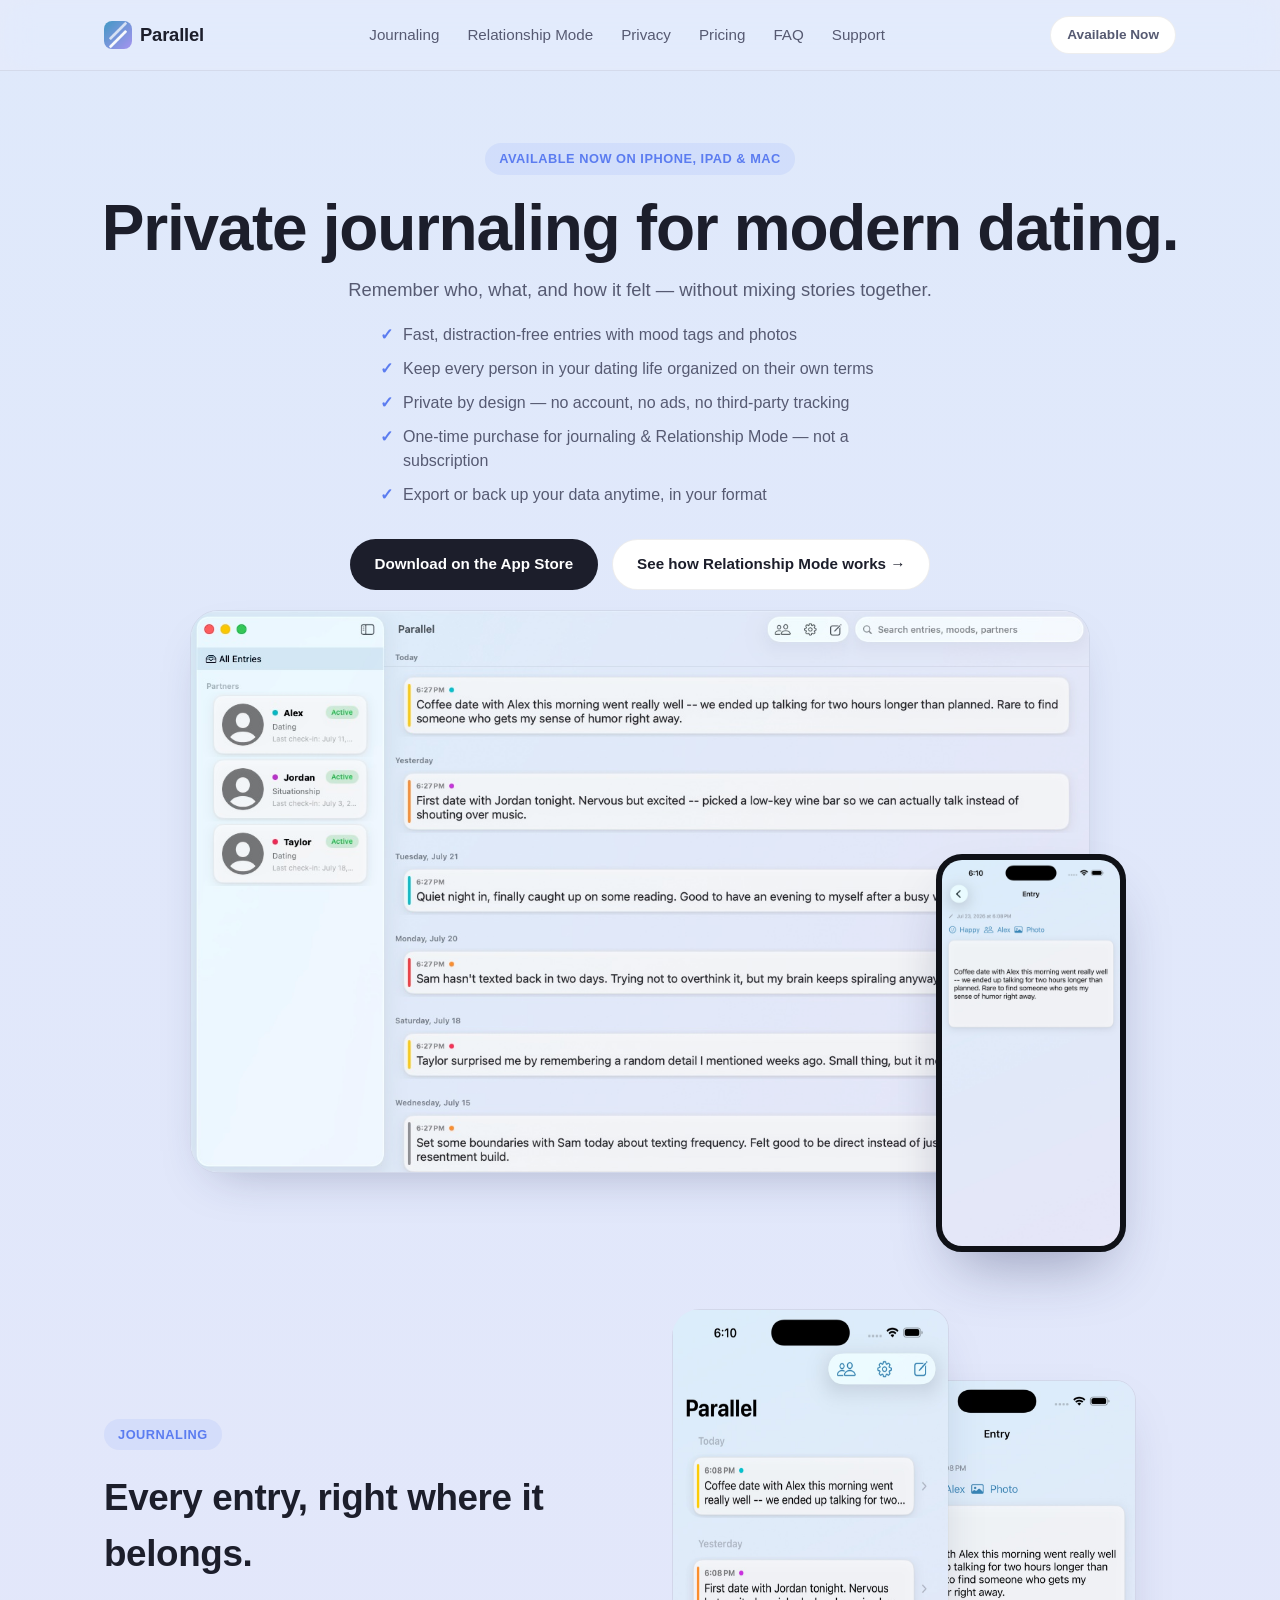
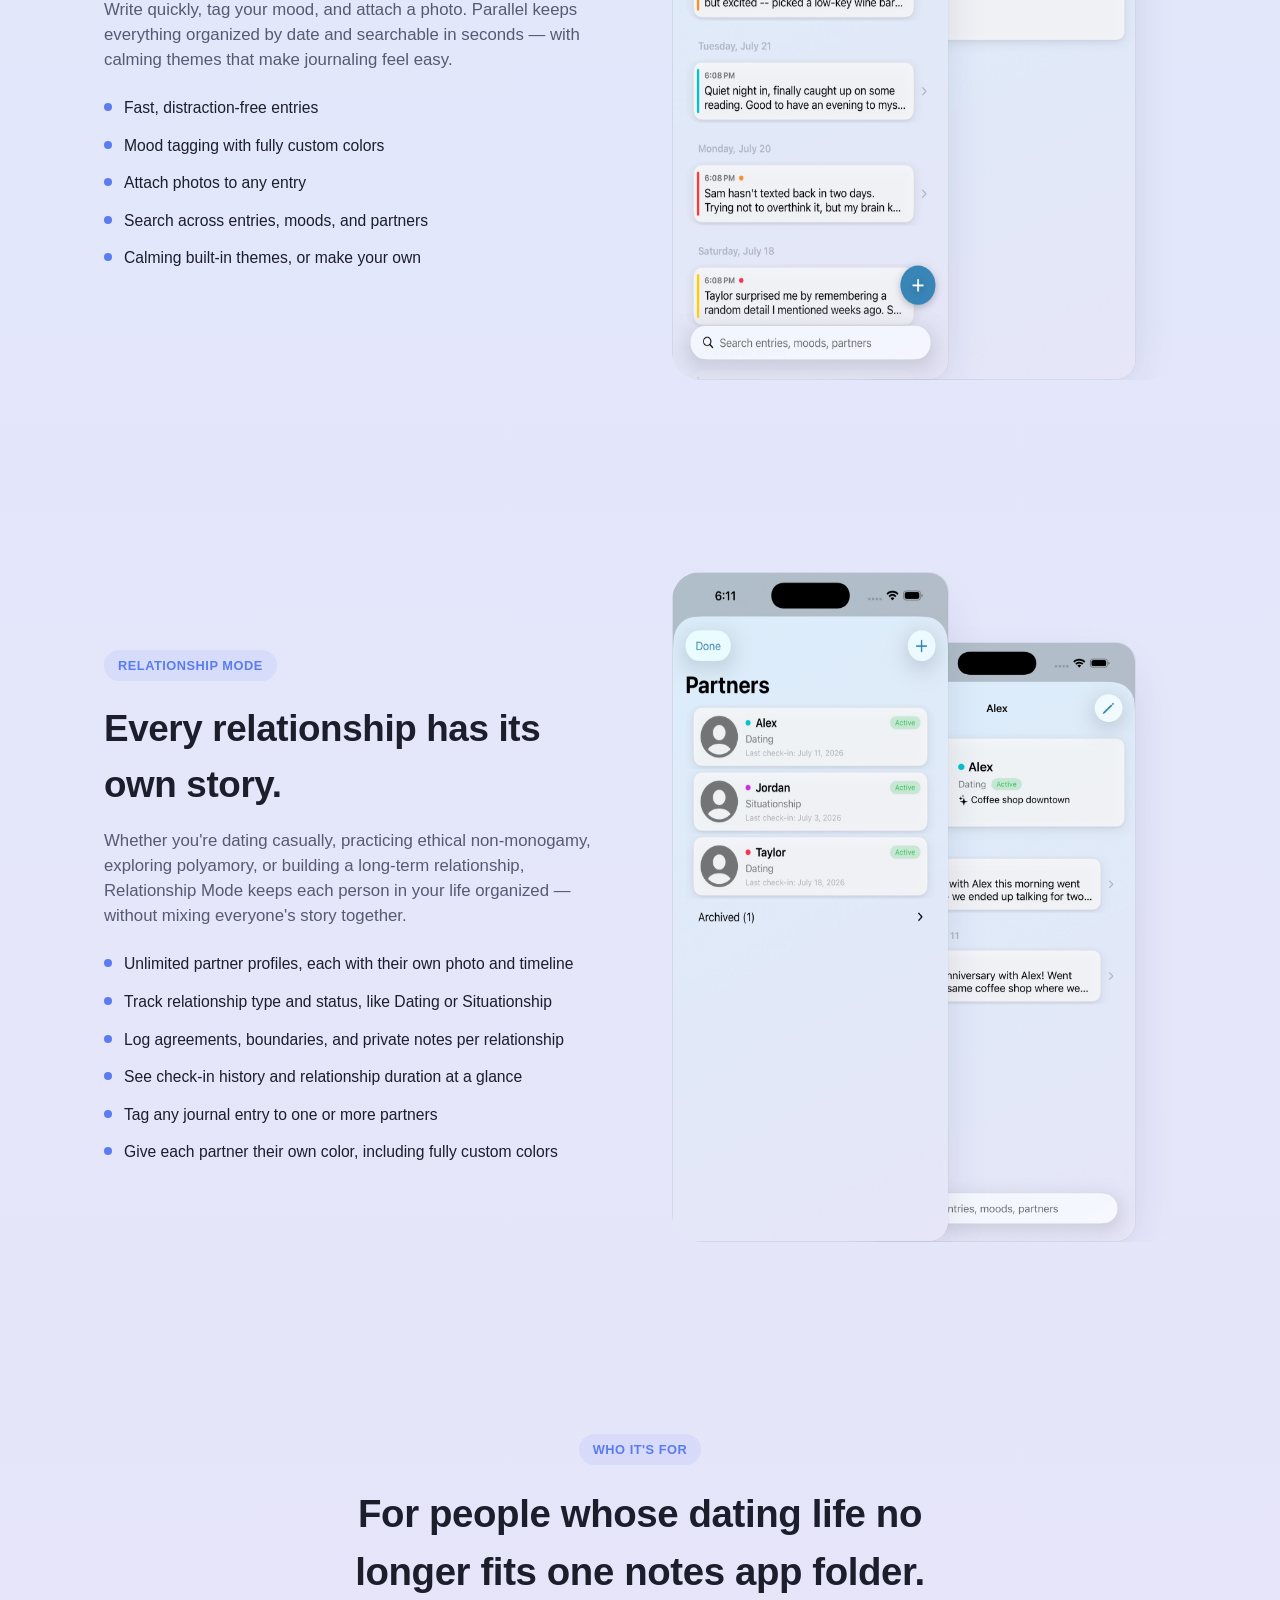
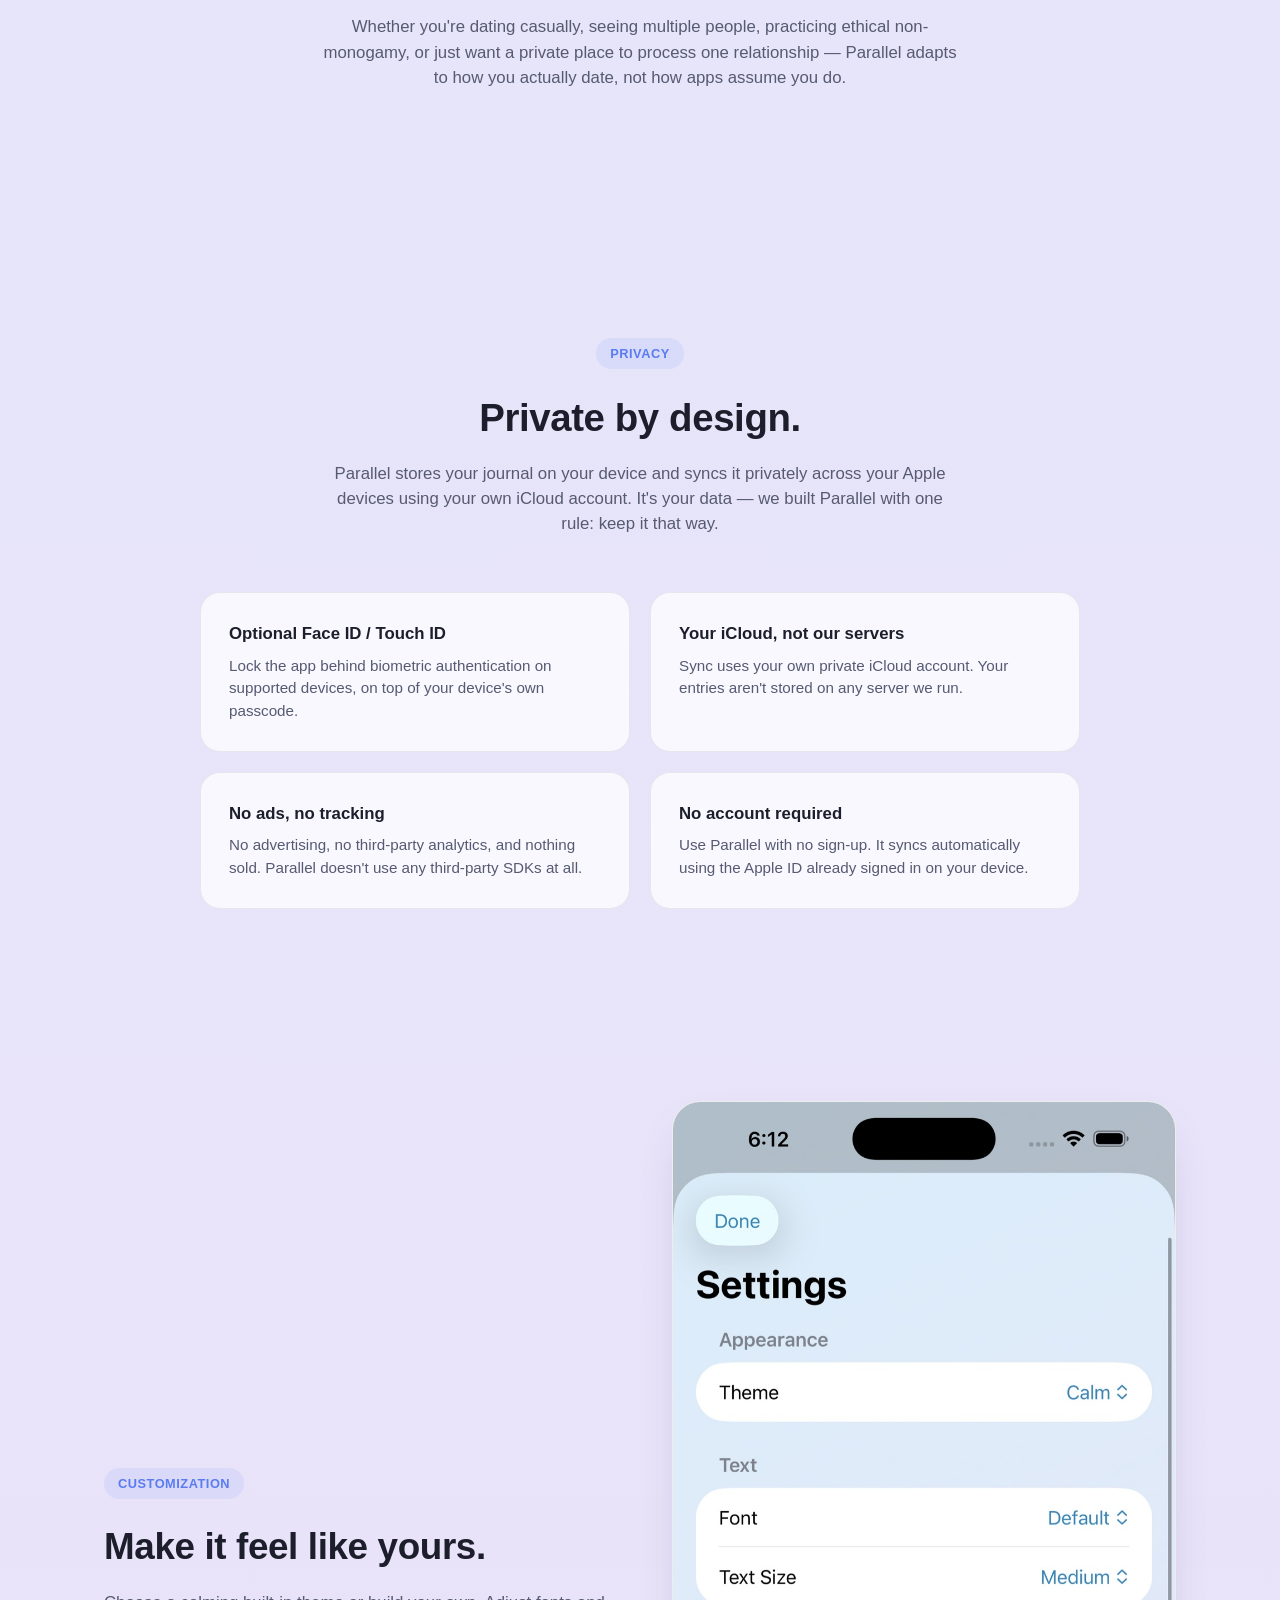
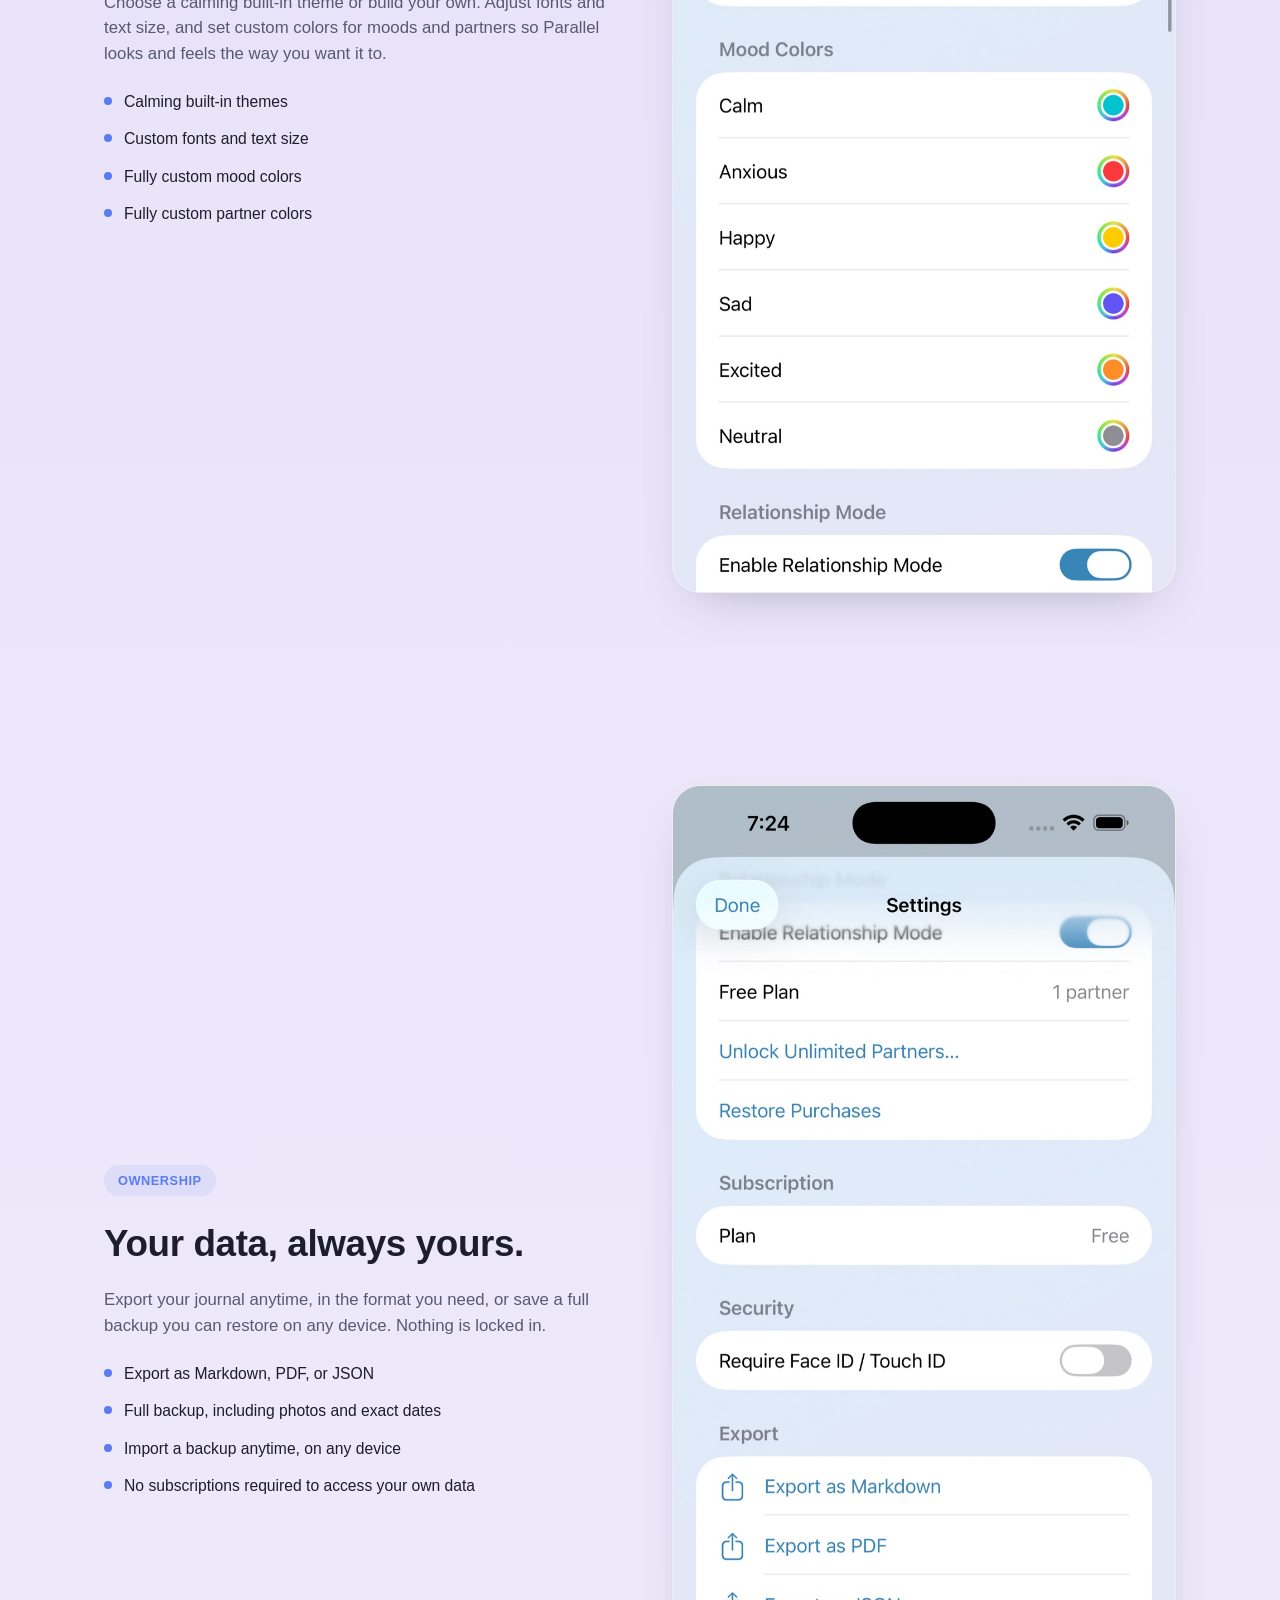
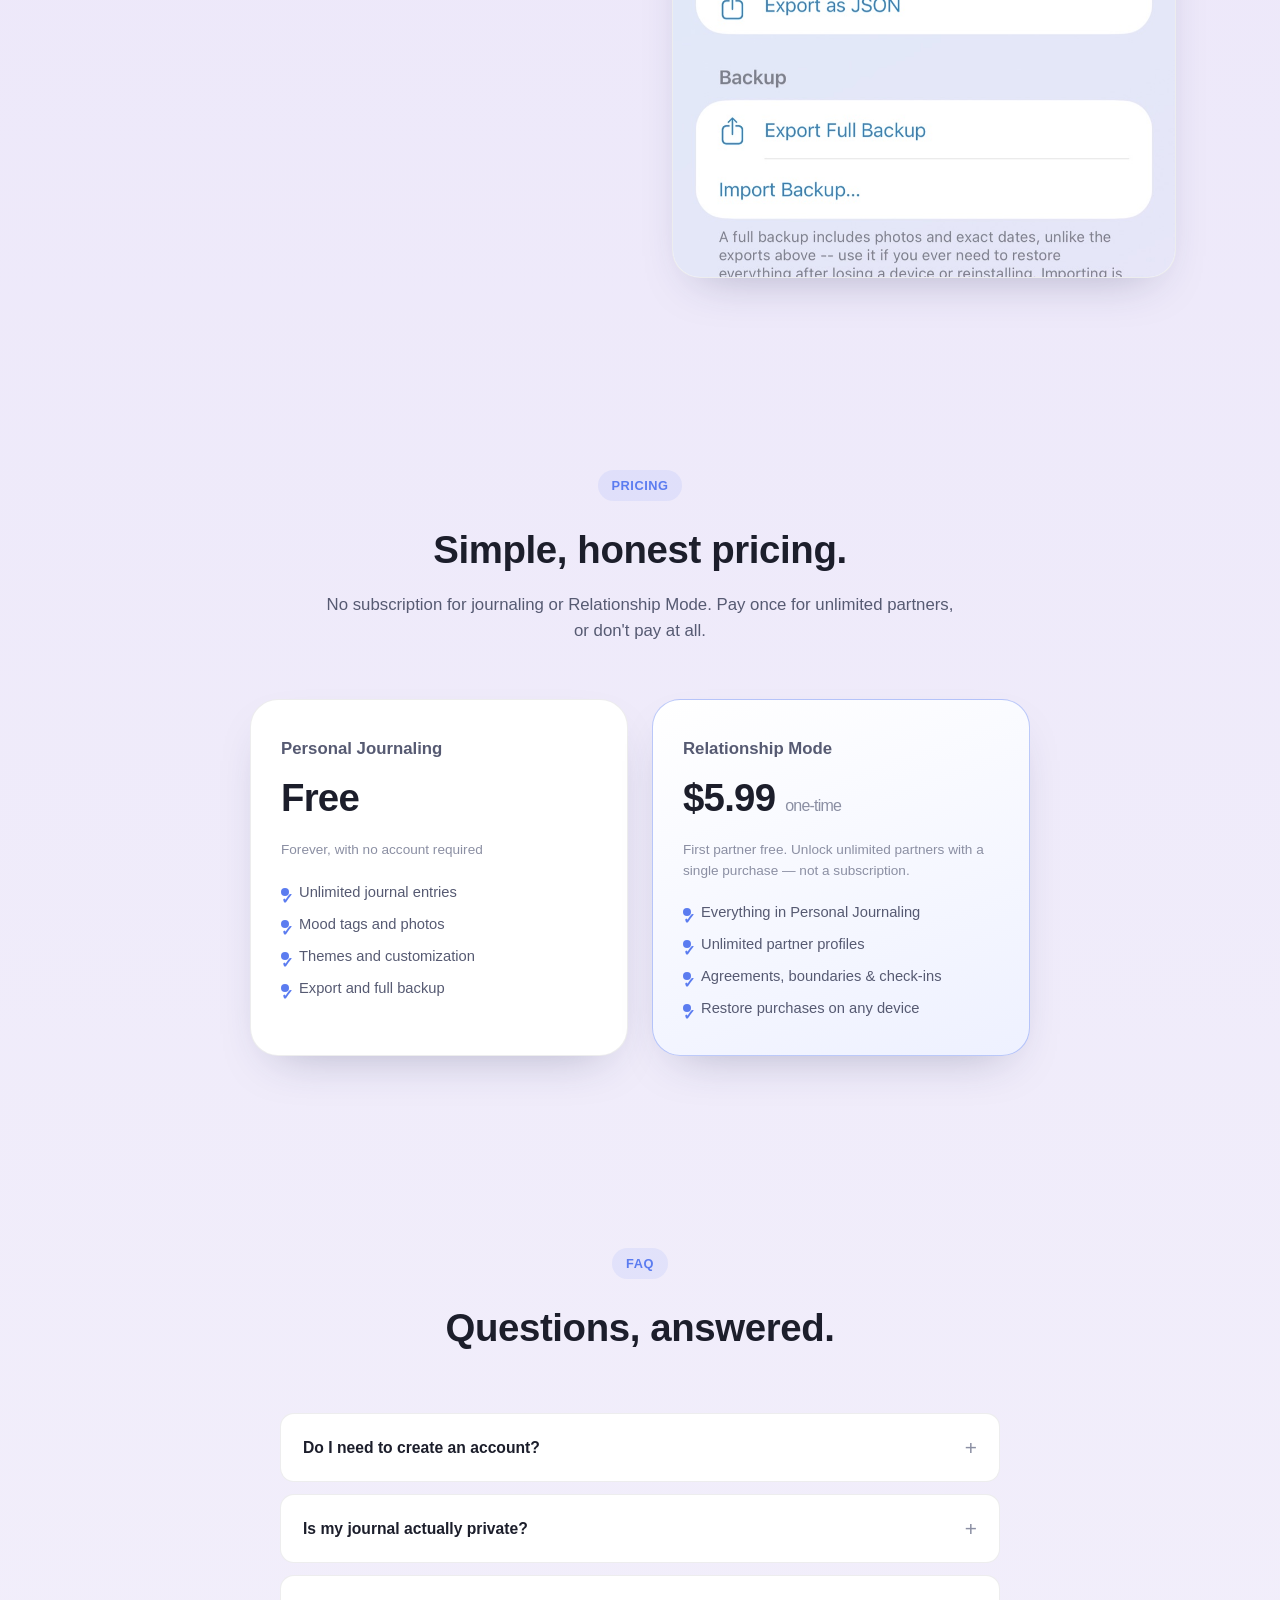
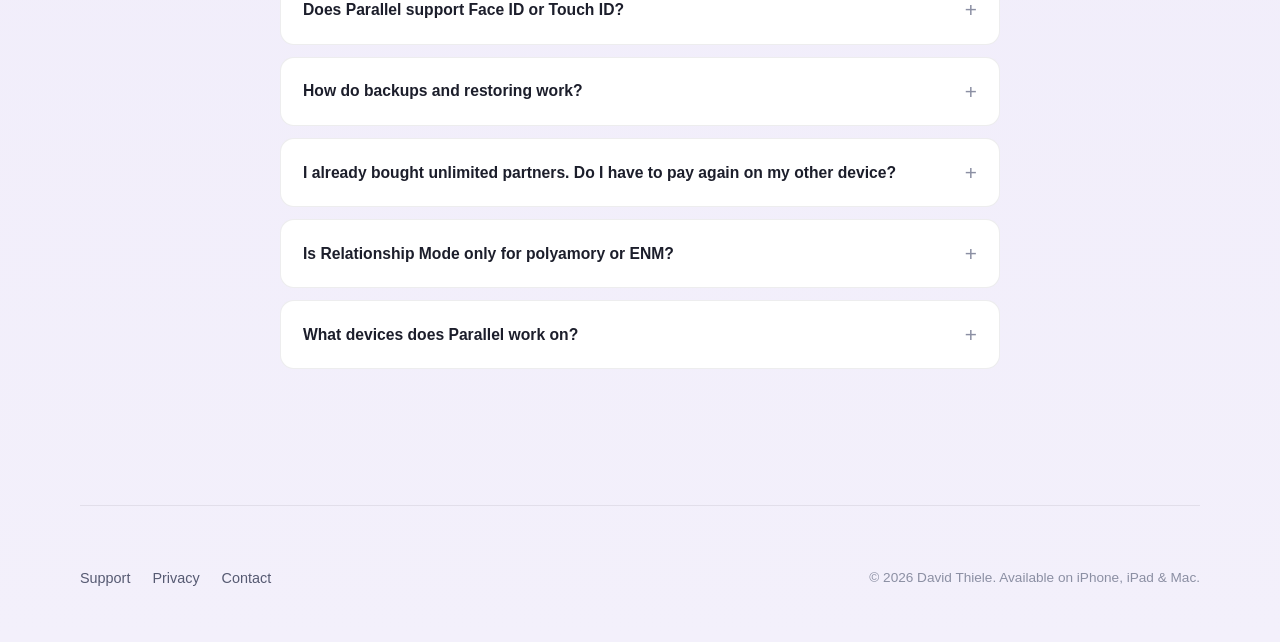
==== index.html @ bfe42905 "Make Mac App Store download live iOS/iPad has shipped and the App Store listing is now universal (iP" ====
<!DOCTYPE html>
<html lang="en">
<head>
<meta charset="UTF-8">
<meta name="viewport" content="width=device-width, initial-scale=1.0">
<title>Parallel Journal — Private journaling for modern dating.</title>
<meta name="description" content="Parallel is a private journal for modern dating — moods, photos, and the people each memory belongs to. Built for casual dating, ENM, and polyamory alike. Private by design.">
<link rel="canonical" href="https://parallel-journal.com/">
<link rel="icon" type="image/png" href="/favicon.png">
<link rel="apple-touch-icon" href="/apple-touch-icon.png">
<link rel="stylesheet" href="/styles.css">
</head>
<body>

<header class="site">
  <nav class="nav">
    <a class="wordmark" href="/"><img src="/images/icon.png" alt="Parallel Journal icon">Parallel</a>
    <ul class="nav-links">
      <li><a href="#journaling">Journaling</a></li>
      <li><a href="#relationship-mode">Relationship Mode</a></li>
      <li><a href="#privacy">Privacy</a></li>
      <li><a href="#pricing">Pricing</a></li>
      <li><a href="#faq">FAQ</a></li>
      <li><a href="/support">Support</a></li>
    </ul>
    <span class="nav-cta">Available Now</span>
  </nav>
</header>

<main>

  <section class="hero wrap">
    <span class="eyebrow">Available now on iPhone, iPad &amp; Mac</span>
    <h1>Private journaling for modern dating.</h1>
    <p class="sub-tagline">Remember who, what, and how it felt — without mixing stories together.</p>
    <ul class="hero-benefits">
      <li>Fast, distraction-free entries with mood tags and photos</li>
      <li>Keep every person in your dating life organized on their own terms</li>
      <li>Private by design — no account, no ads, no third-party tracking</li>
      <li>One-time purchase for journaling &amp; Relationship Mode — not a subscription</li>
      <li>Export or back up your data anytime, in your format</li>
    </ul>
    <div class="hero-actions">
      <a class="btn btn-primary" href="https://apps.apple.com/us/app/parallel-journal/id6790966807" target="_blank" rel="noopener">Download on the App Store</a>
      <a class="btn btn-secondary" href="#relationship-mode">See how Relationship Mode works →</a>
    </div>
    <div class="hero-shot">
      <div class="mac-shot">
        <img src="/images/mac/main-view.jpg" alt="Parallel Journal on Mac, showing a timeline of journal entries organized by date with mood colors and partner tags.">
      </div>
      <div class="ios-shot">
        <img src="/images/ios/entry-view.jpg" alt="A single journal entry on iPhone, tagged Happy and linked to a partner named Alex.">
      </div>
    </div>
  </section>

  <section class="feature" id="journaling">
    <div class="wrap feature-grid">
      <div>
        <span class="eyebrow">Journaling</span>
        <h2>Every entry, right where it belongs.</h2>
        <p class="lead">Write quickly, tag your mood, and attach a photo. Parallel keeps everything organized by date and searchable in seconds — with calming themes that make journaling feel easy.</p>
        <ul>
          <li>Fast, distraction-free entries</li>
          <li>Mood tagging with fully custom colors</li>
          <li>Attach photos to any entry</li>
          <li>Search across entries, moods, and partners</li>
          <li>Calming built-in themes, or make your own</li>
        </ul>
      </div>
      <div class="feature-visual two-up">
        <img class="shot-a" src="/images/ios/main-entry-list.jpg" alt="Parallel Journal timeline on iPhone showing entries grouped by day.">
        <img class="shot-b" src="/images/ios/entry-view.jpg" alt="A single journal entry detail view on iPhone.">
      </div>
    </div>
  </section>

  <section class="feature reverse" id="relationship-mode">
    <div class="wrap feature-grid">
      <div class="feature-visual two-up">
        <img class="shot-a" src="/images/ios/partners-list.jpg" alt="Parallel Journal Partners list on iPhone showing Alex, Jordan, and Taylor with relationship type and status.">
        <img class="shot-b" src="/images/ios/partner-profile.jpg" alt="A partner's profile and entry history in Parallel Journal on iPhone.">
      </div>
      <div>
        <span class="eyebrow">Relationship Mode</span>
        <h2>Every relationship has its own story.</h2>
        <p class="lead">Whether you're dating casually, practicing ethical non-monogamy, exploring polyamory, or building a long-term relationship, Relationship Mode keeps each person in your life organized — without mixing everyone's story together.</p>
        <ul>
          <li>Unlimited partner profiles, each with their own photo and timeline</li>
          <li>Track relationship type and status, like Dating or Situationship</li>
          <li>Log agreements, boundaries, and private notes per relationship</li>
          <li>See check-in history and relationship duration at a glance</li>
          <li>Tag any journal entry to one or more partners</li>
          <li>Give each partner their own color, including fully custom colors</li>
        </ul>
      </div>
    </div>
  </section>

  <section class="feature" id="who-its-for">
    <div class="wrap">
      <div class="section-header">
        <span class="eyebrow">Who it's for</span>
        <h2>For people whose dating life no longer fits one notes app folder.</h2>
        <p>Whether you're dating casually, seeing multiple people, practicing ethical non-monogamy, or just want a private place to process one relationship — Parallel adapts to how you actually date, not how apps assume you do.</p>
      </div>
    </div>
  </section>

  <section class="feature" id="privacy">
    <div class="wrap">
      <div class="section-header">
        <span class="eyebrow">Privacy</span>
        <h2>Private by design.</h2>
        <p>Parallel stores your journal on your device and syncs it privately across your Apple devices using your own iCloud account. It's your data — we built Parallel with one rule: keep it that way.</p>
      </div>
      <div class="privacy-grid">
        <div class="privacy-card">
          <h3>Optional Face ID / Touch ID</h3>
          <p>Lock the app behind biometric authentication on supported devices, on top of your device's own passcode.</p>
        </div>
        <div class="privacy-card">
          <h3>Your iCloud, not our servers</h3>
          <p>Sync uses your own private iCloud account. Your entries aren't stored on any server we run.</p>
        </div>
        <div class="privacy-card">
          <h3>No ads, no tracking</h3>
          <p>No advertising, no third-party analytics, and nothing sold. Parallel doesn't use any third-party SDKs at all.</p>
        </div>
        <div class="privacy-card">
          <h3>No account required</h3>
          <p>Use Parallel with no sign-up. It syncs automatically using the Apple ID already signed in on your device.</p>
        </div>
      </div>
    </div>
  </section>

  <section class="feature reverse" id="customization">
    <div class="wrap feature-grid">
      <div class="feature-visual">
        <img src="/images/ios/settings-1.jpg" alt="Parallel Journal appearance settings on iPhone, showing theme, font, text size, and mood color options.">
      </div>
      <div>
        <span class="eyebrow">Customization</span>
        <h2>Make it feel like yours.</h2>
        <p class="lead">Choose a calming built-in theme or build your own. Adjust fonts and text size, and set custom colors for moods and partners so Parallel looks and feels the way you want it to.</p>
        <ul>
          <li>Calming built-in themes</li>
          <li>Custom fonts and text size</li>
          <li>Fully custom mood colors</li>
          <li>Fully custom partner colors</li>
        </ul>
      </div>
    </div>
  </section>

  <section class="feature" id="ownership">
    <div class="wrap feature-grid">
      <div>
        <span class="eyebrow">Ownership</span>
        <h2>Your data, always yours.</h2>
        <p class="lead">Export your journal anytime, in the format you need, or save a full backup you can restore on any device. Nothing is locked in.</p>
        <ul>
          <li>Export as Markdown, PDF, or JSON</li>
          <li>Full backup, including photos and exact dates</li>
          <li>Import a backup anytime, on any device</li>
          <li>No subscriptions required to access your own data</li>
        </ul>
      </div>
      <div class="feature-visual">
        <img src="/images/ios/settings-2.jpg" alt="Parallel Journal export and backup settings on iPhone, showing Export as Markdown, PDF, and JSON, and full backup options.">
      </div>
    </div>
  </section>

  <section class="feature" id="pricing">
    <div class="wrap">
      <div class="section-header">
        <span class="eyebrow">Pricing</span>
        <h2>Simple, honest pricing.</h2>
        <p>No subscription for journaling or Relationship Mode. Pay once for unlimited partners, or don't pay at all.</p>
      </div>
      <div class="pricing-grid">
        <div class="price-card">
          <h3>Personal Journaling</h3>
          <div class="price">Free</div>
          <p class="note">Forever, with no account required</p>
          <ul>
            <li>Unlimited journal entries</li>
            <li>Mood tags and photos</li>
            <li>Themes and customization</li>
            <li>Export and full backup</li>
          </ul>
        </div>
        <div class="price-card highlight">
          <h3>Relationship Mode</h3>
          <div class="price">$5.99 <small>one-time</small></div>
          <p class="note">First partner free. Unlock unlimited partners with a single purchase — not a subscription.</p>
          <ul>
            <li>Everything in Personal Journaling</li>
            <li>Unlimited partner profiles</li>
            <li>Agreements, boundaries &amp; check-ins</li>
            <li>Restore purchases on any device</li>
          </ul>
        </div>
      </div>
    </div>
  </section>

  <section class="feature" id="faq">
    <div class="wrap">
      <div class="section-header">
        <span class="eyebrow">FAQ</span>
        <h2>Questions, answered.</h2>
      </div>
      <div class="faq">
        <details>
          <summary>Do I need to create an account?</summary>
          <p>No. Parallel doesn't have a custom account system. It syncs using the Apple ID already signed in on your device.</p>
        </details>
        <details>
          <summary>Is my journal actually private?</summary>
          <p>Yes. Your entries are stored on your device and synced to your own private iCloud account — not on any server we operate. We don't sell or share your data, and Parallel doesn't use advertising or third-party analytics.</p>
        </details>
        <details>
          <summary>Does Parallel support Face ID or Touch ID?</summary>
          <p>Yes. You can require Face ID or Touch ID to open the app, in addition to your device's own lock screen security.</p>
        </details>
        <details>
          <summary>How do backups and restoring work?</summary>
          <p>Use Settings to export a full backup, including photos and exact dates, or export your entries as Markdown, PDF, or JSON. Import a backup anytime to restore your journal on a new device.</p>
        </details>
        <details>
          <summary>I already bought unlimited partners. Do I have to pay again on my other device?</summary>
          <p>No. Use Restore Purchases in Settings on any device signed in with the same Apple ID.</p>
        </details>
        <details>
          <summary>Is Relationship Mode only for polyamory or ENM?</summary>
          <p>Not at all. Relationship Mode works for anyone dating casually, practicing ethical non-monogamy, exploring polyamory, or in a single long-term relationship — really, anyone who wants their journal organized around the people in their life, not just the calendar.</p>
        </details>
        <details>
          <summary>What devices does Parallel work on?</summary>
          <p>iPhone, iPad, and Mac, with entries syncing privately between them through your own iCloud account.</p>
        </details>
      </div>
    </div>
  </section>

</main>

<footer class="site wrap">
  <div class="footer-grid">
    <ul class="footer-links">
      <li><a href="/support">Support</a></li>
      <li><a href="/privacy">Privacy</a></li>
      <li><a href="mailto:support@parallel-journal.com">Contact</a></li>
    </ul>
    <p class="footer-meta">© 2026 David Thiele. Available on iPhone, iPad &amp; Mac.</p>
  </div>
</footer>

</body>
</html>
---- styles.css ----
:root {
  --bg-top: #dfe9fb;
  --bg-bottom: #e9e3f9;
  --ink: #1c1e2b;
  --ink-soft: #565a72;
  --ink-faint: #8b8fa3;
  --card: rgba(255, 255, 255, 0.72);
  --card-solid: #ffffff;
  --border: rgba(28, 30, 43, 0.08);
  --accent: #5b7cf0;
  --accent-ink: #ffffff;
  --radius-lg: 28px;
  --radius-md: 20px;
  --radius-sm: 14px;
  --shadow: 0 20px 50px -25px rgba(40, 45, 90, 0.35);
  --max: 1120px;
}

* { box-sizing: border-box; }

html { scroll-behavior: smooth; }

body {
  margin: 0;
  font-family: -apple-system, BlinkMacSystemFont, "SF Pro Text", "Segoe UI", Helvetica, Arial, sans-serif;
  color: var(--ink);
  background: linear-gradient(180deg, var(--bg-top) 0%, var(--bg-bottom) 55%, #f3f0fb 100%);
  line-height: 1.5;
  -webkit-font-smoothing: antialiased;
}

img { max-width: 100%; display: block; }

a { color: inherit; }

.wrap {
  max-width: var(--max);
  margin: 0 auto;
  padding: 0 24px;
}

/* Header */

header.site {
  position: sticky;
  top: 0;
  z-index: 20;
  backdrop-filter: saturate(180%) blur(16px);
  background: rgba(233, 236, 250, 0.65);
  border-bottom: 1px solid var(--border);
}

.nav {
  display: flex;
  align-items: center;
  justify-content: space-between;
  padding: 16px 24px;
  max-width: var(--max);
  margin: 0 auto;
}

.wordmark {
  display: inline-flex;
  align-items: center;
  gap: 8px;
  font-weight: 700;
  font-size: 1.15rem;
  text-decoration: none;
  letter-spacing: -0.01em;
}

.wordmark img {
  width: 28px;
  height: 28px;
  border-radius: 8px;
}

.nav-links {
  display: flex;
  gap: 28px;
  list-style: none;
  margin: 0;
  padding: 0;
}

.nav-links a {
  text-decoration: none;
  font-size: 0.95rem;
  color: var(--ink-soft);
}

.nav-links a:hover { color: var(--ink); }

.nav-cta {
  display: inline-flex;
  align-items: center;
  gap: 6px;
  font-size: 0.85rem;
  font-weight: 600;
  color: var(--ink-soft);
  background: var(--card-solid);
  border: 1px solid var(--border);
  padding: 8px 16px;
  border-radius: 999px;
  white-space: nowrap;
}

.nav-menu-toggle { display: none; }

/* Hero */

.hero {
  padding: 72px 0 40px;
  text-align: center;
}

.eyebrow {
  display: inline-block;
  font-size: 0.8rem;
  font-weight: 600;
  letter-spacing: 0.04em;
  text-transform: uppercase;
  color: var(--accent);
  background: rgba(91, 124, 240, 0.1);
  padding: 6px 14px;
  border-radius: 999px;
  margin-bottom: 20px;
}

.hero h1 {
  font-size: clamp(2.4rem, 5.5vw, 4rem);
  line-height: 1.05;
  letter-spacing: -0.02em;
  margin: 0 0 14px;
}

.hero .sub-tagline {
  font-size: 1.15rem;
  color: var(--ink-soft);
  margin: 0 auto 20px;
  max-width: 640px;
}

.hero-benefits {
  list-style: none;
  margin: 0 auto 32px;
  padding: 0;
  max-width: 520px;
  display: flex;
  flex-direction: column;
  gap: 10px;
  text-align: left;
}

.hero-benefits li {
  display: flex;
  gap: 10px;
  font-size: 1rem;
  color: var(--ink-soft);
}

.hero-benefits li::before {
  content: "✓";
  color: var(--accent);
  font-weight: 700;
  flex: none;
}

.hero-actions {
  display: flex;
  gap: 14px;
  justify-content: center;
  flex-wrap: wrap;
  margin-bottom: 20px;
}

.hero-note {
  font-size: 0.9rem;
  color: var(--ink-faint);
  margin: 0 auto 40px;
}

.btn {
  display: inline-flex;
  align-items: center;
  gap: 8px;
  padding: 13px 24px;
  border-radius: 999px;
  font-weight: 600;
  font-size: 0.95rem;
  text-decoration: none;
  border: 1px solid transparent;
}

.btn-primary {
  background: var(--ink);
  color: #fff;
}

.btn-primary:hover {
  opacity: 0.85;
}

.btn-secondary {
  background: var(--card-solid);
  color: var(--ink);
  border-color: var(--border);
}

.btn-secondary:hover { border-color: rgba(28,30,43,0.2); }

.hero-shot {
  position: relative;
  max-width: 900px;
  margin: 0 auto;
}

.hero-shot .mac-shot {
  border-radius: var(--radius-lg);
  box-shadow: var(--shadow);
  border: 1px solid var(--border);
  overflow: hidden;
}

.hero-shot .mac-shot img { width: 100%; }

.hero-shot .ios-shot {
  position: absolute;
  right: -4%;
  bottom: -14%;
  width: 190px;
  border-radius: 26px;
  box-shadow: 0 30px 60px -20px rgba(40, 45, 90, 0.4);
  border: 6px solid #0f1117;
  overflow: hidden;
  background: #0f1117;
}

/* Sections */

section.feature {
  padding: 96px 0;
}

.feature-grid {
  display: grid;
  grid-template-columns: 1fr 1fr;
  gap: 64px;
  align-items: center;
}

.feature.reverse .feature-grid { direction: rtl; }
.feature.reverse .feature-grid > * { direction: ltr; }

.feature h2 {
  font-size: clamp(1.7rem, 3vw, 2.3rem);
  letter-spacing: -0.01em;
  margin: 0 0 16px;
}

.feature p.lead {
  color: var(--ink-soft);
  font-size: 1.05rem;
  margin: 0 0 24px;
}

.feature ul {
  list-style: none;
  margin: 0;
  padding: 0;
  display: flex;
  flex-direction: column;
  gap: 14px;
}

.feature ul li {
  display: flex;
  gap: 12px;
  align-items: flex-start;
  font-size: 0.98rem;
  color: var(--ink);
}

.feature ul li::before {
  content: "";
  flex: none;
  width: 8px;
  height: 8px;
  margin-top: 7px;
  border-radius: 50%;
  background: var(--accent);
}

.feature-visual {
  border-radius: var(--radius-lg);
  overflow: hidden;
  box-shadow: var(--shadow);
  border: 1px solid var(--border);
  background: var(--card-solid);
}

.feature-visual img { width: 100%; }

.feature-visual.two-up {
  display: flex;
  gap: 0;
  background: transparent;
  box-shadow: none;
  border: none;
}

.feature-visual.two-up img {
  border-radius: var(--radius-md);
  box-shadow: var(--shadow);
  border: 1px solid var(--border);
}

.feature-visual.two-up .shot-a { width: 55%; z-index: 2; }
.feature-visual.two-up .shot-b { width: 55%; margin-left: -18%; margin-top: 14%; }

.partner-dots {
  display: flex;
  gap: 8px;
  margin-bottom: 20px;
}

.partner-dots span {
  width: 14px;
  height: 14px;
  border-radius: 50%;
  display: inline-block;
}

/* Section shells */

.section-header {
  text-align: center;
  max-width: 640px;
  margin: 0 auto 56px;
}

.section-header h2 {
  font-size: clamp(1.8rem, 3.2vw, 2.4rem);
  margin: 0 0 14px;
  letter-spacing: -0.01em;
}

.section-header p {
  color: var(--ink-soft);
  font-size: 1.05rem;
  margin: 0;
}

/* Privacy */

.privacy-grid {
  display: grid;
  grid-template-columns: repeat(2, 1fr);
  gap: 20px;
  max-width: 880px;
  margin: 0 auto;
}

.privacy-card {
  background: var(--card);
  border: 1px solid var(--border);
  border-radius: var(--radius-md);
  padding: 28px;
}

.privacy-card h3 {
  font-size: 1.05rem;
  margin: 0 0 8px;
}

.privacy-card p {
  color: var(--ink-soft);
  font-size: 0.95rem;
  margin: 0;
}

/* Pricing */

.pricing-grid {
  display: grid;
  grid-template-columns: repeat(2, 1fr);
  gap: 24px;
  max-width: 780px;
  margin: 0 auto;
}

.price-card {
  background: var(--card-solid);
  border: 1px solid var(--border);
  border-radius: var(--radius-lg);
  padding: 36px 30px;
  box-shadow: var(--shadow);
}

.price-card.highlight {
  border: 1px solid rgba(91, 124, 240, 0.4);
  background: linear-gradient(160deg, #ffffff, #eef1ff);
}

.price-card h3 {
  font-size: 1.05rem;
  color: var(--ink-soft);
  margin: 0 0 8px;
  font-weight: 600;
}

.price-card .price {
  font-size: 2.4rem;
  font-weight: 700;
  letter-spacing: -0.02em;
  margin-bottom: 4px;
}

.price-card .price small {
  font-size: 1rem;
  font-weight: 500;
  color: var(--ink-faint);
}

.price-card .note {
  color: var(--ink-faint);
  font-size: 0.85rem;
  margin-bottom: 20px;
}

.price-card ul {
  list-style: none;
  margin: 0;
  padding: 0;
  display: flex;
  flex-direction: column;
  gap: 10px;
}

.price-card ul li {
  font-size: 0.92rem;
  color: var(--ink-soft);
  display: flex;
  gap: 10px;
}

.price-card ul li::before {
  content: "✓";
  color: var(--accent);
  font-weight: 700;
}

/* FAQ */

.faq {
  max-width: 720px;
  margin: 0 auto;
  display: flex;
  flex-direction: column;
  gap: 12px;
}

.faq details {
  background: var(--card-solid);
  border: 1px solid var(--border);
  border-radius: var(--radius-sm);
  padding: 18px 22px;
}

.faq summary {
  cursor: pointer;
  font-weight: 600;
  font-size: 0.98rem;
  list-style: none;
  display: flex;
  justify-content: space-between;
  align-items: center;
}

.faq summary::-webkit-details-marker { display: none; }

.faq summary::after {
  content: "+";
  font-weight: 400;
  font-size: 1.3rem;
  color: var(--ink-faint);
  margin-left: 12px;
}

.faq details[open] summary::after { content: "–"; }

.faq p {
  margin: 14px 0 0;
  color: var(--ink-soft);
  font-size: 0.95rem;
}

/* Footer */

footer.site {
  border-top: 1px solid var(--border);
  padding: 48px 0 40px;
  margin-top: 40px;
}

.footer-grid {
  display: flex;
  justify-content: space-between;
  align-items: center;
  flex-wrap: wrap;
  gap: 20px;
}

.footer-links {
  display: flex;
  gap: 22px;
  list-style: none;
  margin: 0;
  padding: 0;
}

.footer-links a {
  text-decoration: none;
  color: var(--ink-soft);
  font-size: 0.9rem;
}

.footer-links a:hover { color: var(--ink); }

.footer-meta {
  color: var(--ink-faint);
  font-size: 0.85rem;
}

/* Responsive */

@media (max-width: 860px) {
  .nav-links { display: none; }
  .feature-grid { grid-template-columns: 1fr; gap: 40px; }
  .feature.reverse .feature-grid { direction: ltr; }
  .privacy-grid { grid-template-columns: 1fr; }
  .pricing-grid { grid-template-columns: 1fr; }
  .hero-shot .ios-shot { width: 120px; right: 2%; bottom: -10%; }
  section.feature { padding: 64px 0; }
  .footer-grid { flex-direction: column; align-items: flex-start; }
}

@media (max-width: 520px) {
  .hero { padding: 48px 0 24px; }
  .hero-shot .ios-shot { display: none; }
}
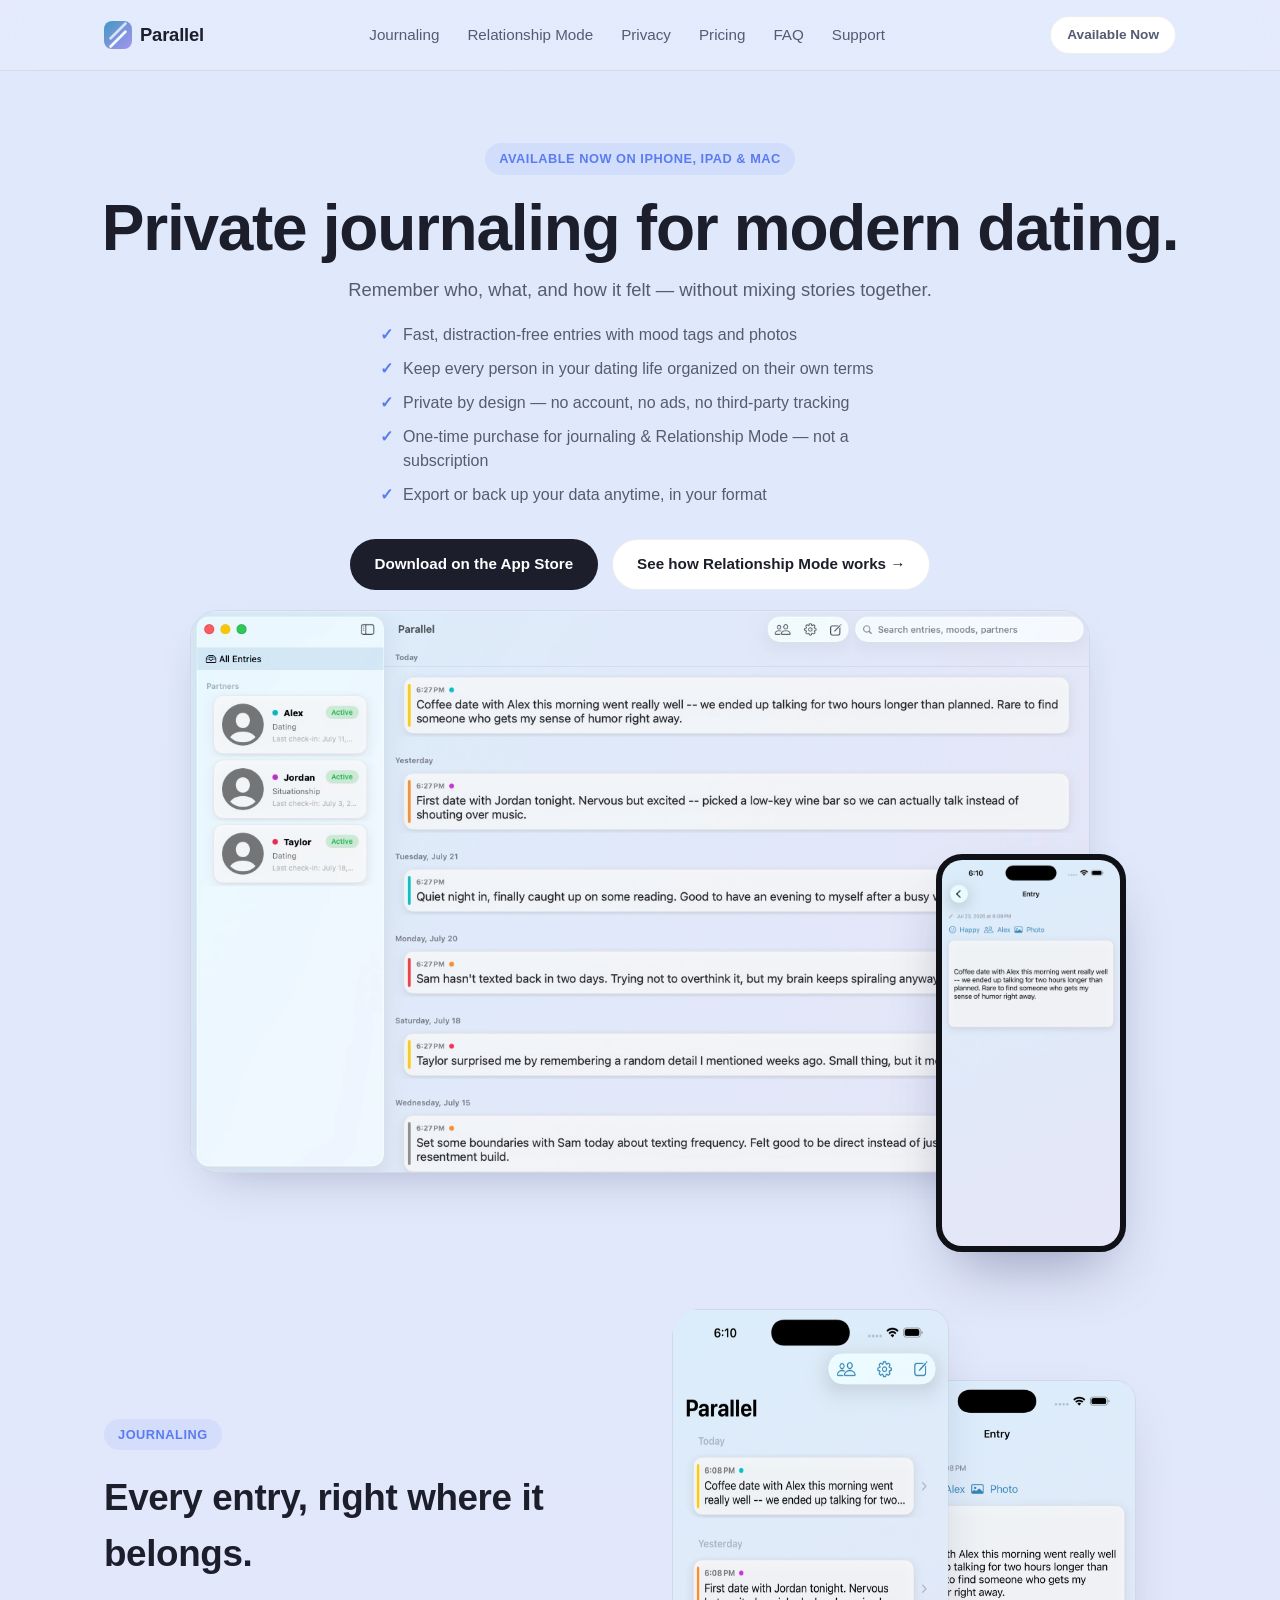
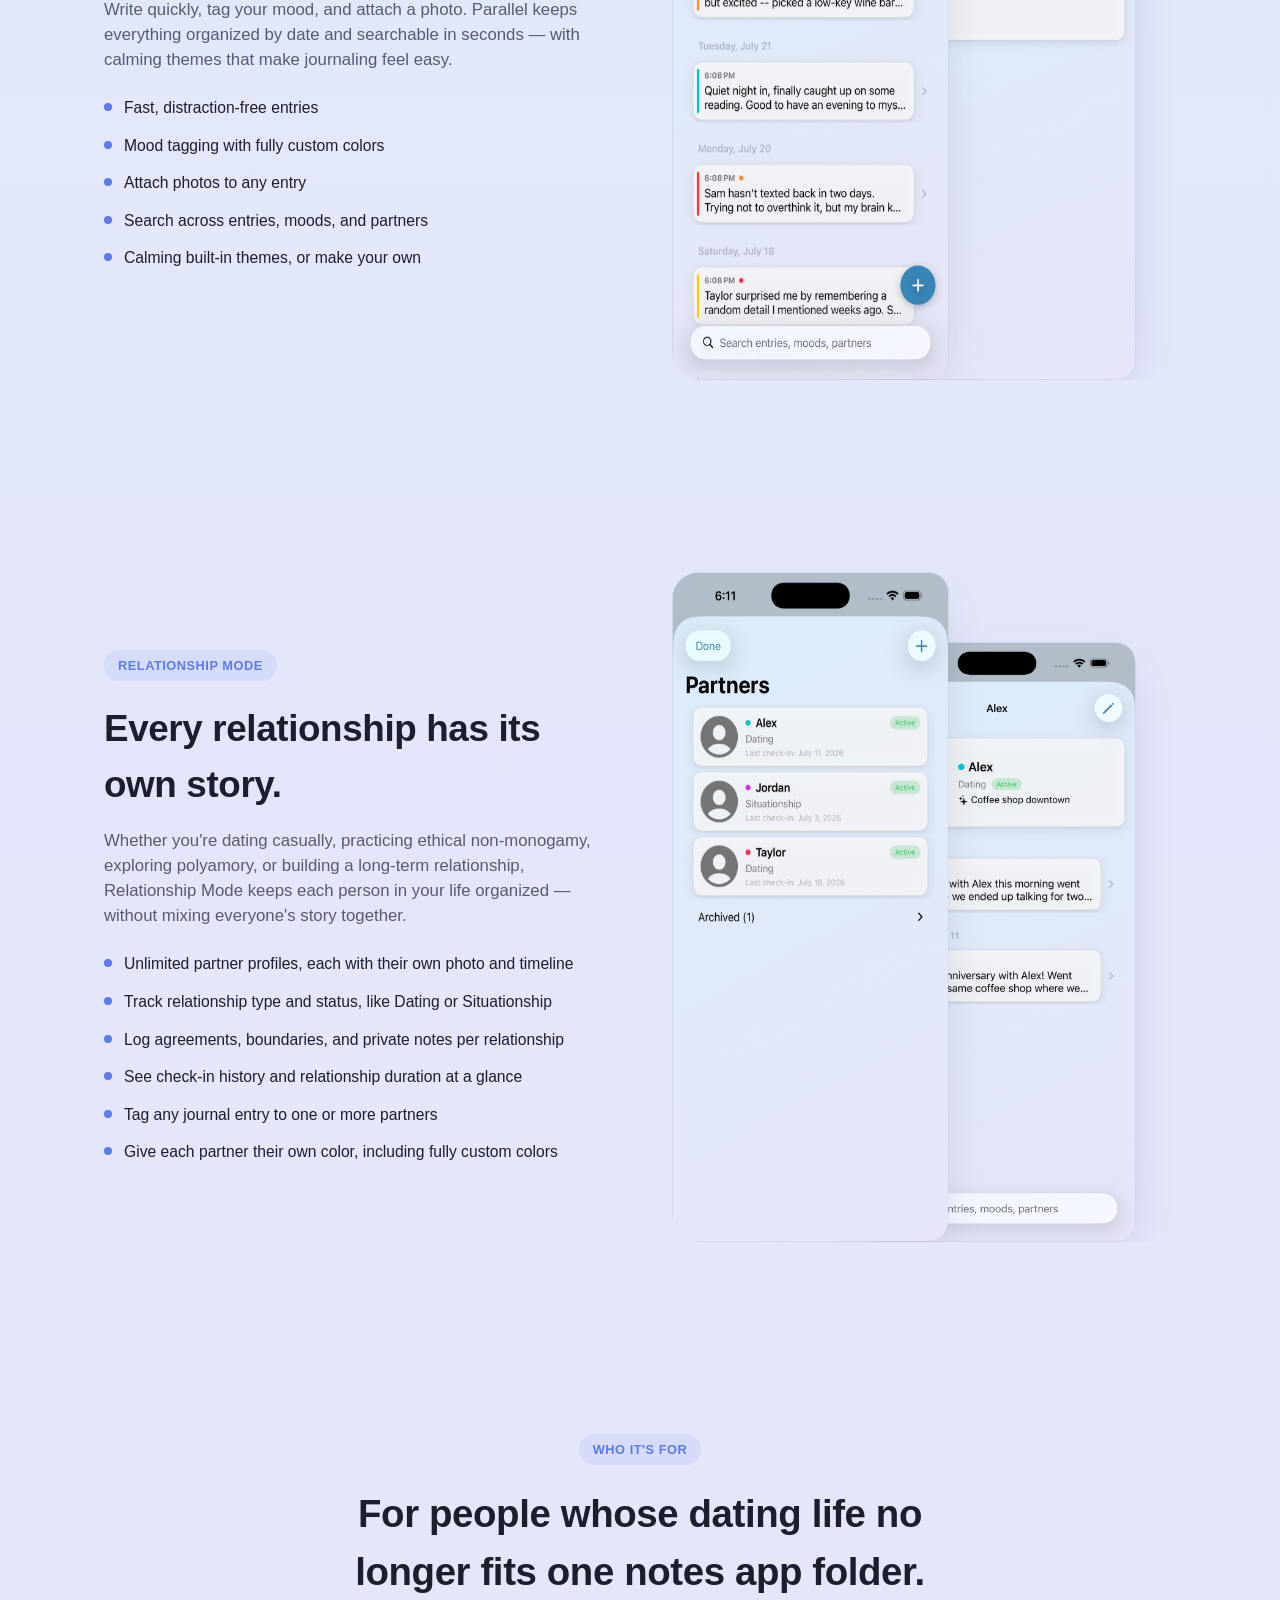
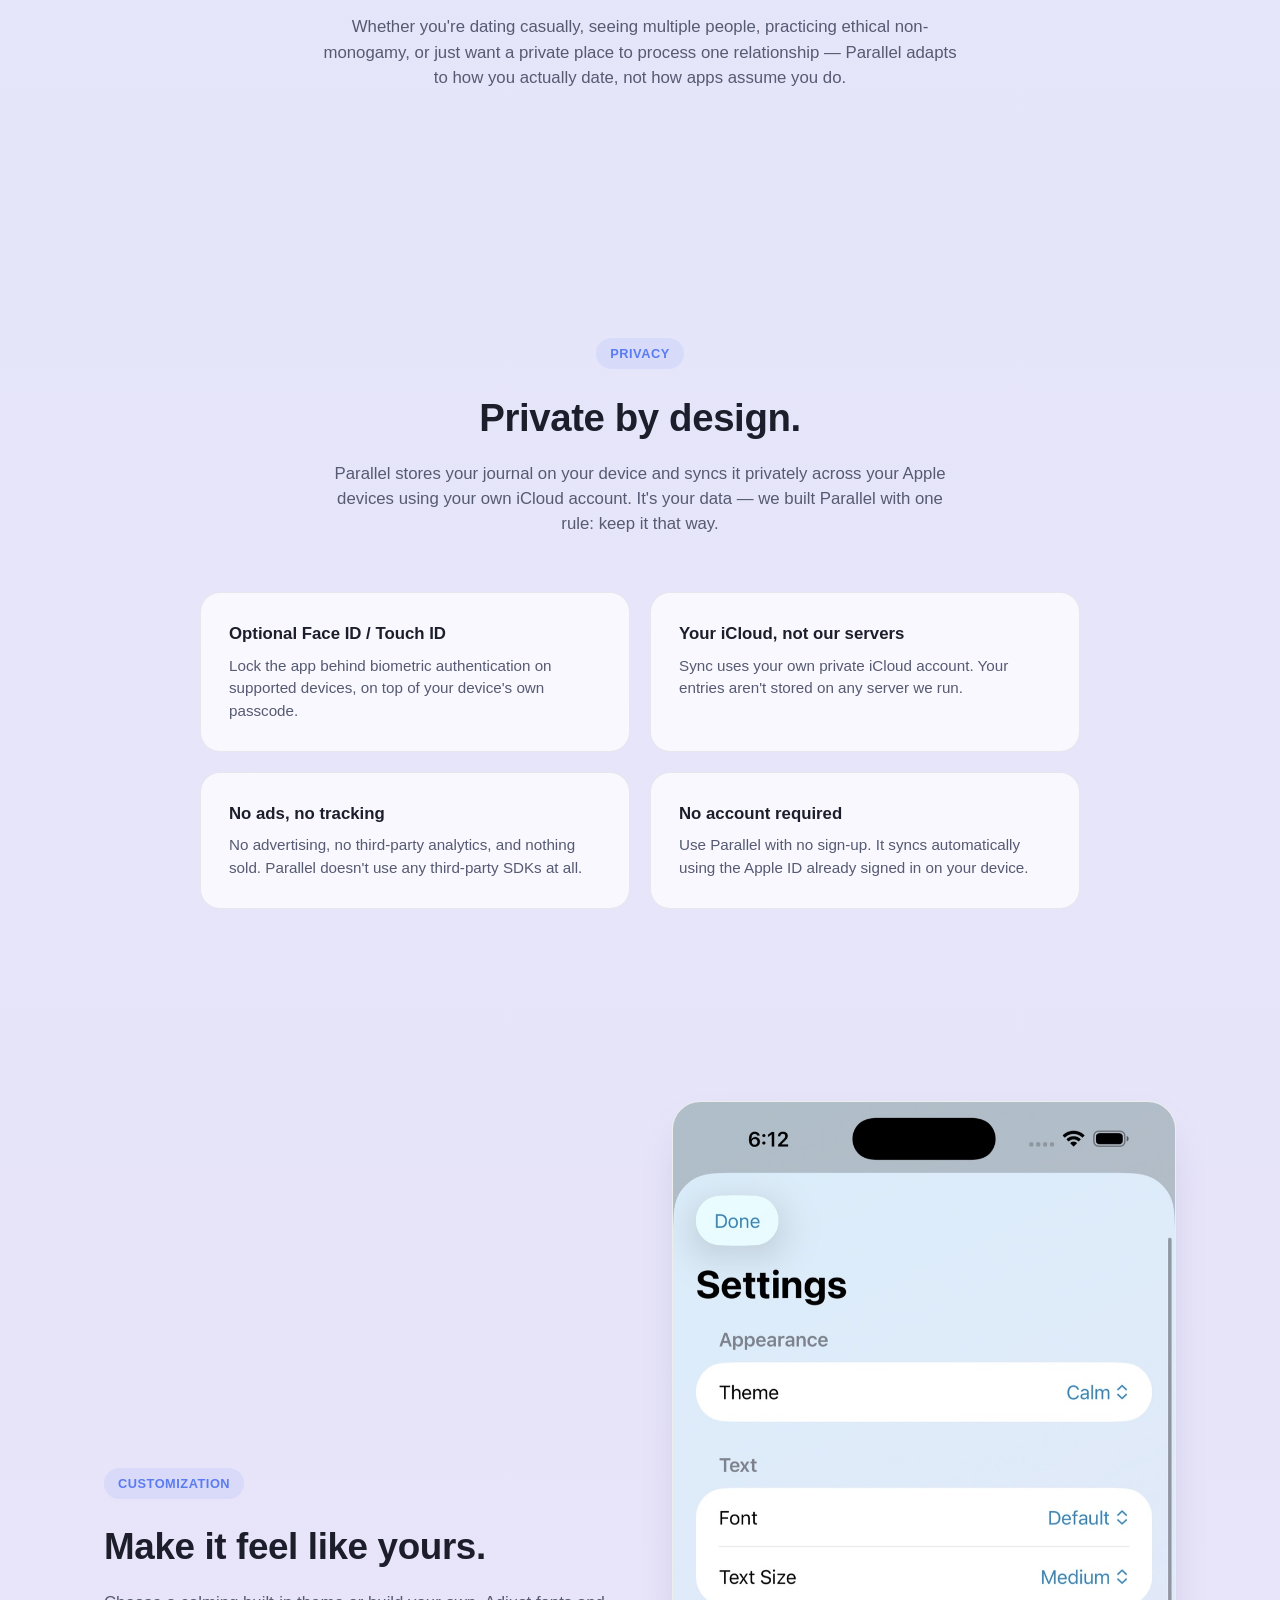
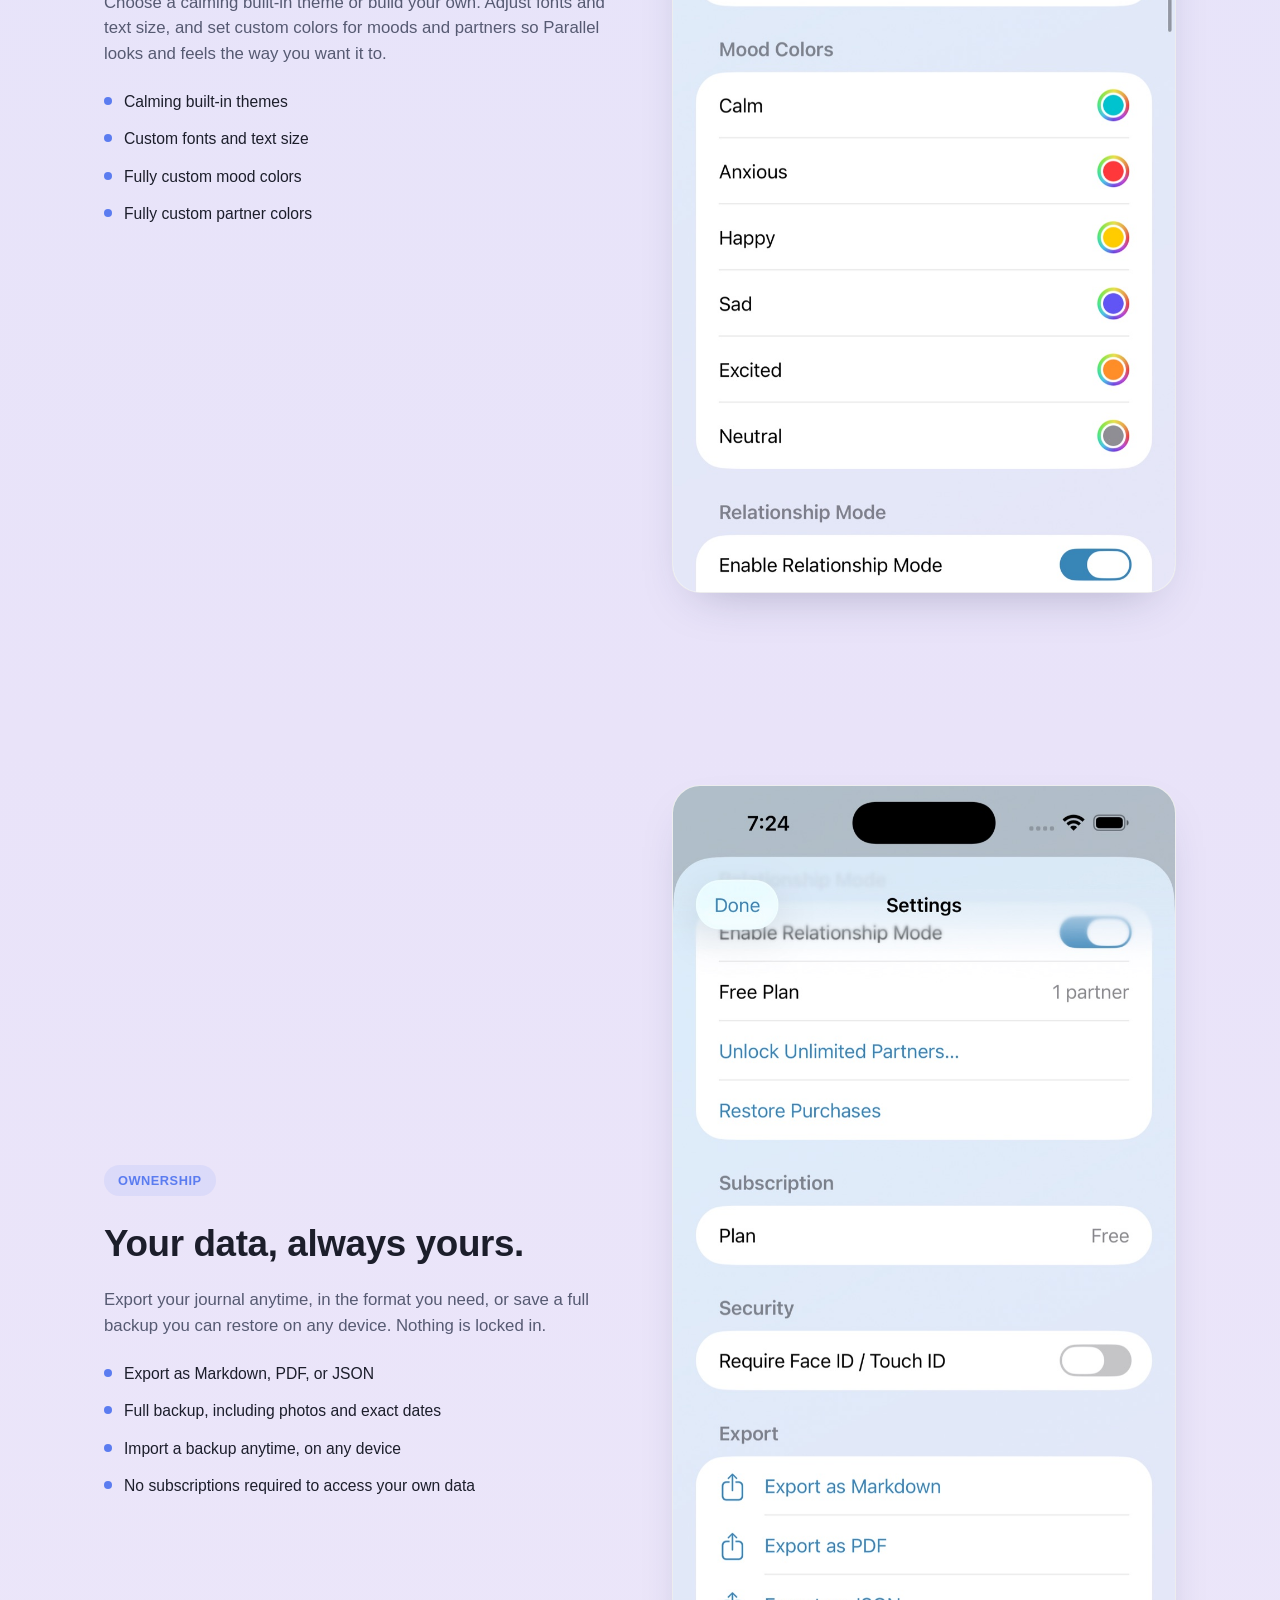
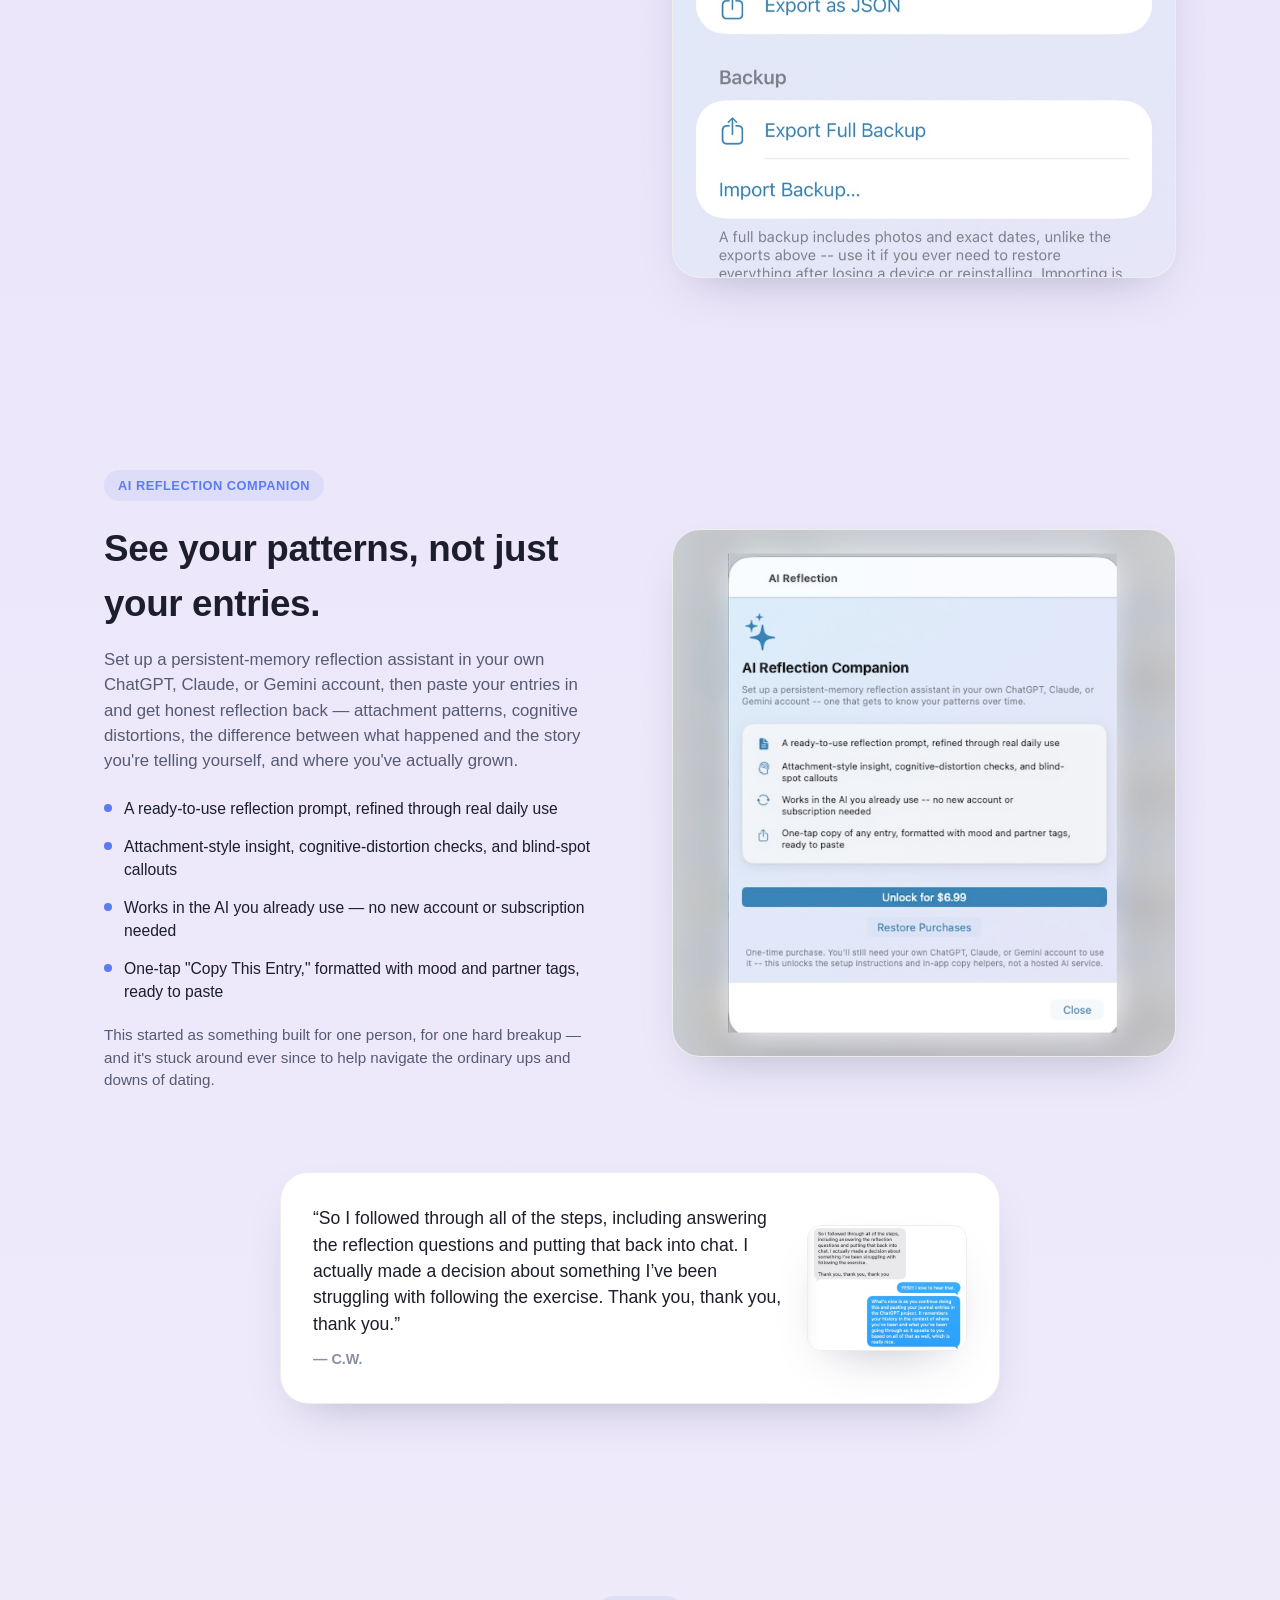
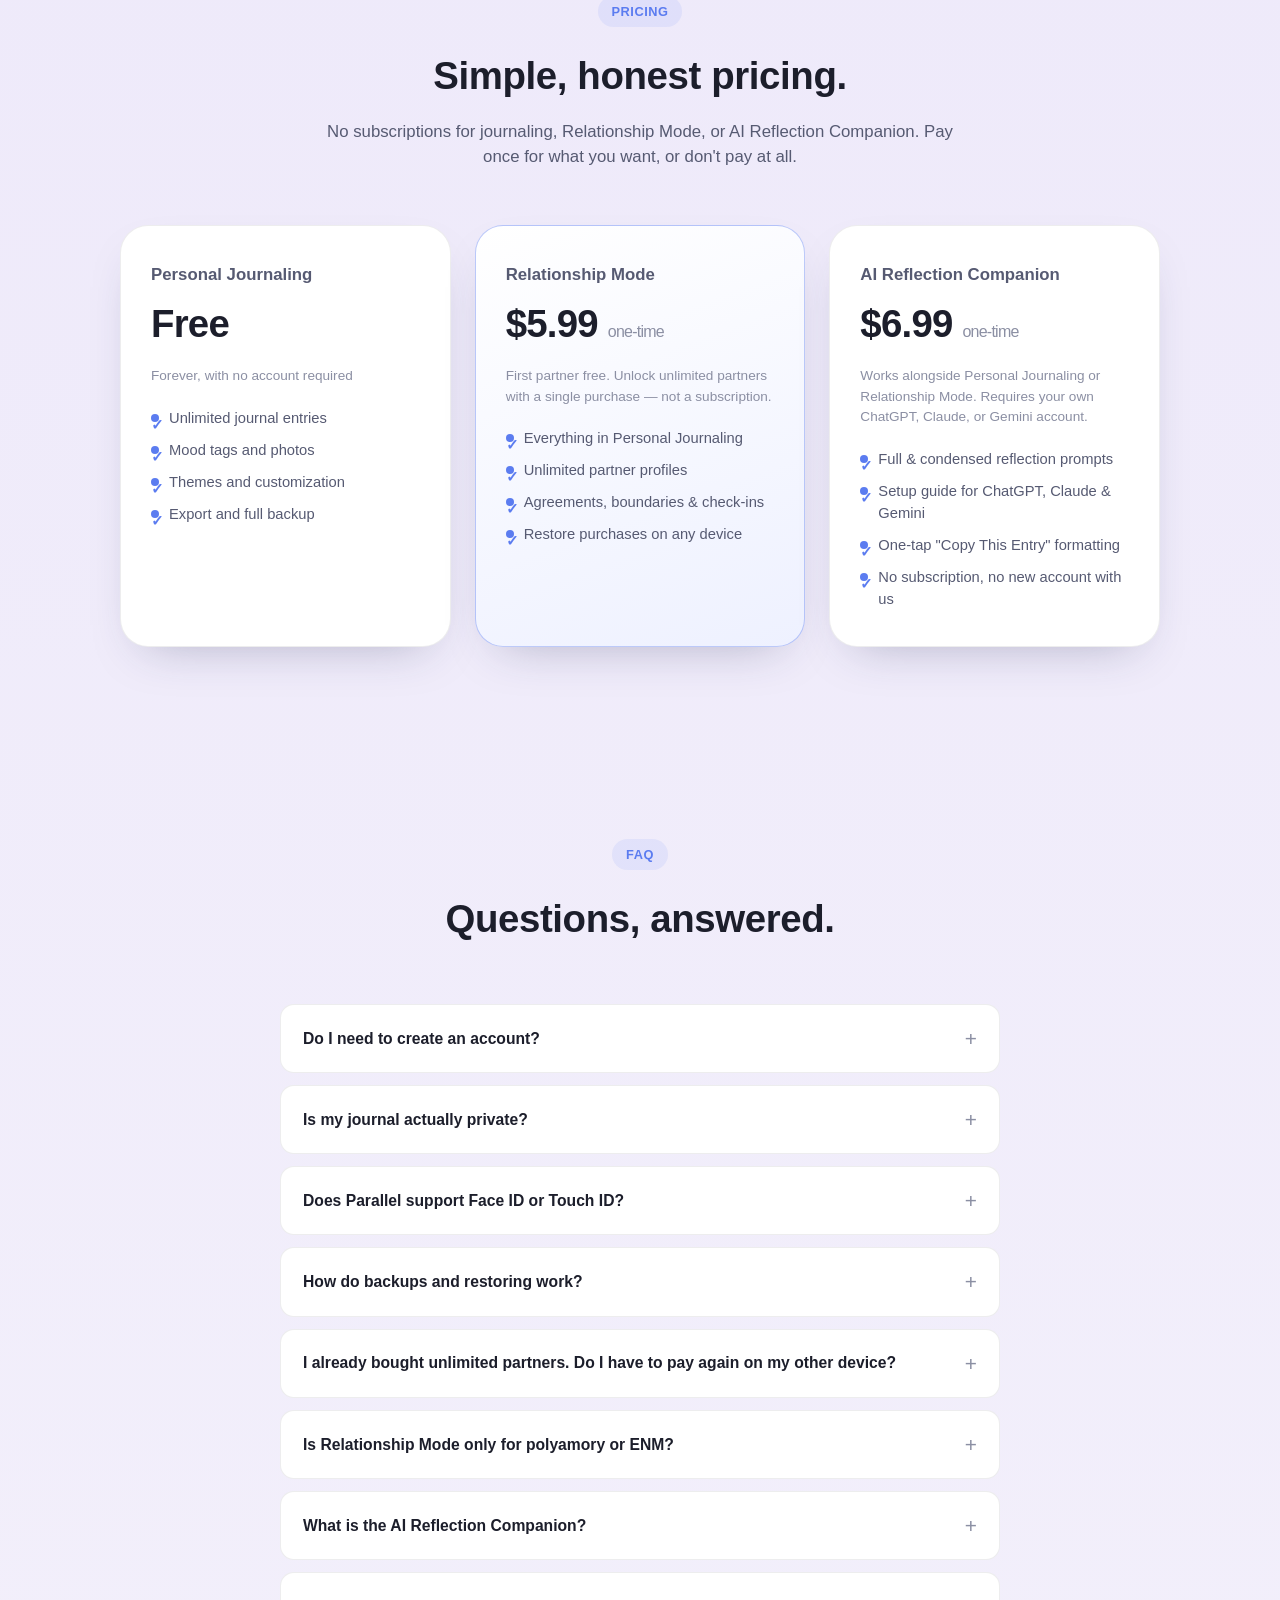
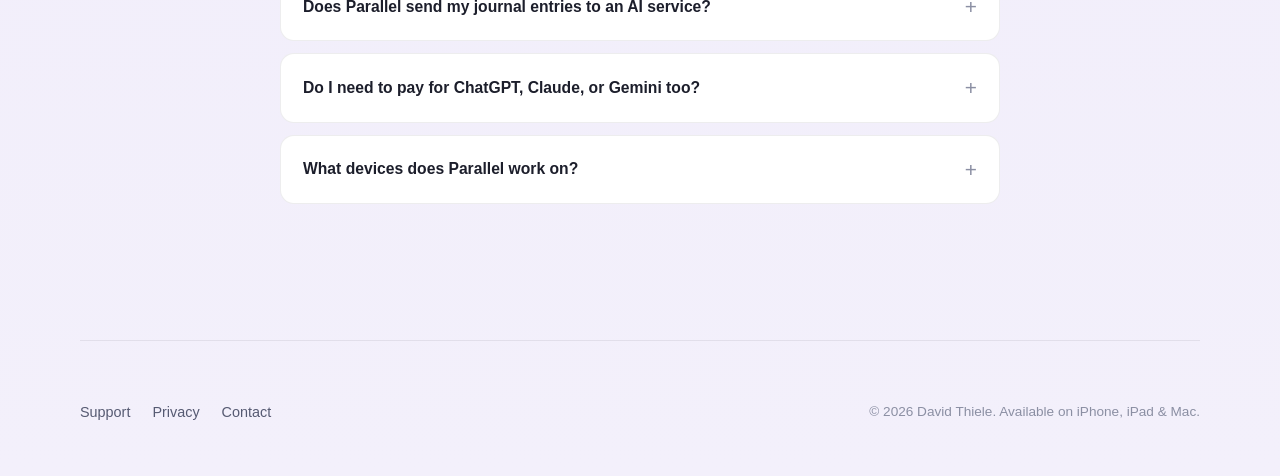
==== commit ac1874e2: "Add AI Reflection Companion feature to site New $6.99 one-time IAP that unlocks setup instructions a" ====
--- a/index.html
+++ b/index.html
@@ -173,12 +173,43 @@
     </div>
   </section>
 
+  <section class="feature reverse" id="ai-reflection">
+    <div class="wrap feature-grid">
+      <div class="feature-visual">
+        <img src="/images/mac/ai-reflection-unlock.jpg" alt="The AI Reflection Companion unlock screen in Parallel Journal, listing the reflection prompt, attachment and cognitive-distortion insight, and one-tap entry copying.">
+      </div>
+      <div>
+        <span class="eyebrow">AI Reflection Companion</span>
+        <h2>See your patterns, not just your entries.</h2>
+        <p class="lead">Set up a persistent-memory reflection assistant in your own ChatGPT, Claude, or Gemini account, then paste your entries in and get honest reflection back — attachment patterns, cognitive distortions, the difference between what happened and the story you're telling yourself, and where you've actually grown.</p>
+        <ul>
+          <li>A ready-to-use reflection prompt, refined through real daily use</li>
+          <li>Attachment-style insight, cognitive-distortion checks, and blind-spot callouts</li>
+          <li>Works in the AI you already use — no new account or subscription needed</li>
+          <li>One-tap "Copy This Entry," formatted with mood and partner tags, ready to paste</li>
+        </ul>
+        <p class="lead" style="margin-top: 20px; font-size: 0.95rem;">This started as something built for one person, for one hard breakup — and it's stuck around ever since to help navigate the ordinary ups and downs of dating.</p>
+      </div>
+    </div>
+    <div class="wrap">
+      <blockquote class="testimonial">
+        <div class="testimonial-quote">
+          <p>&ldquo;So I followed through all of the steps, including answering the reflection questions and putting that back into chat. I actually made a decision about something I&rsquo;ve been struggling with following the exercise. Thank you, thank you, thank you.&rdquo;</p>
+          <footer>&mdash; C.W.</footer>
+        </div>
+        <div class="testimonial-proof">
+          <img src="/images/testimonial-cw.jpg" alt="Text message from a Parallel Journal user describing their experience using AI Reflection Companion.">
+        </div>
+      </blockquote>
+    </div>
+  </section>
+
   <section class="feature" id="pricing">
     <div class="wrap">
       <div class="section-header">
         <span class="eyebrow">Pricing</span>
         <h2>Simple, honest pricing.</h2>
-        <p>No subscription for journaling or Relationship Mode. Pay once for unlimited partners, or don't pay at all.</p>
+        <p>No subscriptions for journaling, Relationship Mode, or AI Reflection Companion. Pay once for what you want, or don't pay at all.</p>
       </div>
       <div class="pricing-grid">
         <div class="price-card">
@@ -203,6 +234,17 @@
             <li>Restore purchases on any device</li>
           </ul>
         </div>
+        <div class="price-card">
+          <h3>AI Reflection Companion</h3>
+          <div class="price">$6.99 <small>one-time</small></div>
+          <p class="note">Works alongside Personal Journaling or Relationship Mode. Requires your own ChatGPT, Claude, or Gemini account.</p>
+          <ul>
+            <li>Full &amp; condensed reflection prompts</li>
+            <li>Setup guide for ChatGPT, Claude &amp; Gemini</li>
+            <li>One-tap &quot;Copy This Entry&quot; formatting</li>
+            <li>No subscription, no new account with us</li>
+          </ul>
+        </div>
       </div>
     </div>
   </section>
@@ -237,6 +279,18 @@
         <details>
           <summary>Is Relationship Mode only for polyamory or ENM?</summary>
           <p>Not at all. Relationship Mode works for anyone dating casually, practicing ethical non-monogamy, exploring polyamory, or in a single long-term relationship — really, anyone who wants their journal organized around the people in their life, not just the calendar.</p>
+        </details>
+        <details>
+          <summary>What is the AI Reflection Companion?</summary>
+          <p>A one-time $6.99 unlock that gives you setup instructions for a reflection assistant inside your own ChatGPT, Claude, or Gemini account, the full reflection prompt to use there, and a one-tap &quot;Copy This Entry&quot; button that formats any entry for pasting in. Parallel doesn't run or host any AI itself.</p>
+        </details>
+        <details>
+          <summary>Does Parallel send my journal entries to an AI service?</summary>
+          <p>No. Parallel never transmits your entries anywhere. &quot;Copy This Entry&quot; copies formatted text to your device's clipboard — what you paste into ChatGPT, Claude, or Gemini, and what happens to it after that, is between you and that provider, governed by their privacy policy, not ours.</p>
+        </details>
+        <details>
+          <summary>Do I need to pay for ChatGPT, Claude, or Gemini too?</summary>
+          <p>Not necessarily — the free tier of most of these tools works fine for this. AI Reflection Companion unlocks the setup and prompts inside Parallel; the AI conversation itself happens in an account you already control.</p>
         </details>
         <details>
           <summary>What devices does Parallel work on?</summary>
--- a/styles.css
+++ b/styles.css
@@ -383,9 +383,9 @@
 
 .pricing-grid {
   display: grid;
-  grid-template-columns: repeat(2, 1fr);
+  grid-template-columns: repeat(3, 1fr);
   gap: 24px;
-  max-width: 780px;
+  max-width: 1040px;
   margin: 0 auto;
 }
 
@@ -493,6 +493,54 @@
   margin: 14px 0 0;
   color: var(--ink-soft);
   font-size: 0.95rem;
+}
+
+/* Testimonial */
+
+.testimonial {
+  max-width: 720px;
+  margin: 56px auto 0;
+  padding: 32px;
+  background: var(--card-solid);
+  border: 1px solid var(--border);
+  border-radius: var(--radius-lg);
+  box-shadow: var(--shadow);
+  display: flex;
+  gap: 24px;
+  align-items: center;
+  flex-wrap: wrap;
+}
+
+.testimonial-quote {
+  flex: 1;
+  min-width: 240px;
+}
+
+.testimonial-quote p {
+  font-size: 1.1rem;
+  line-height: 1.5;
+  margin: 0 0 12px;
+  color: var(--ink);
+}
+
+.testimonial-quote footer {
+  font-size: 0.9rem;
+  color: var(--ink-faint);
+  font-weight: 600;
+}
+
+.testimonial-proof {
+  flex: none;
+  width: 160px;
+  border-radius: var(--radius-sm);
+  border: 1px solid var(--border);
+  overflow: hidden;
+  box-shadow: var(--shadow);
+}
+
+.testimonial-proof img {
+  width: 100%;
+  display: block;
 }
 
 /* Footer */
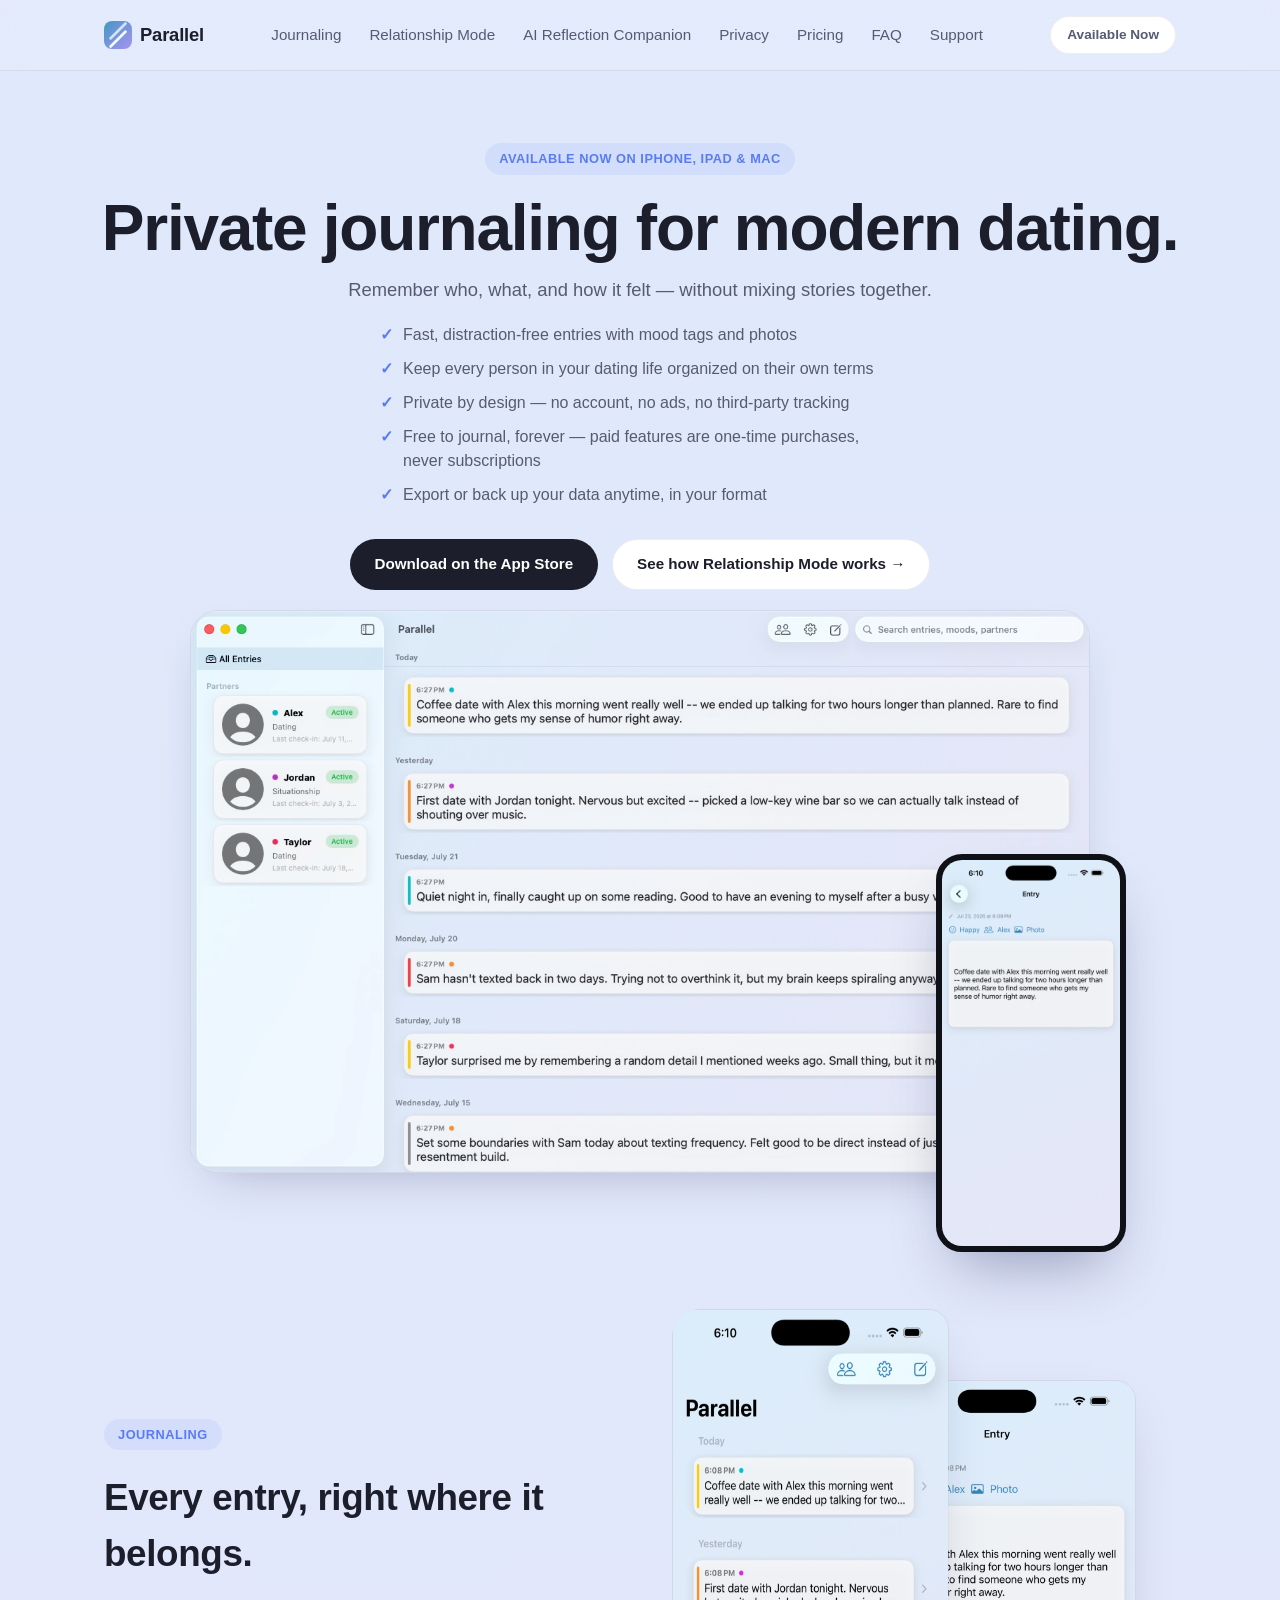
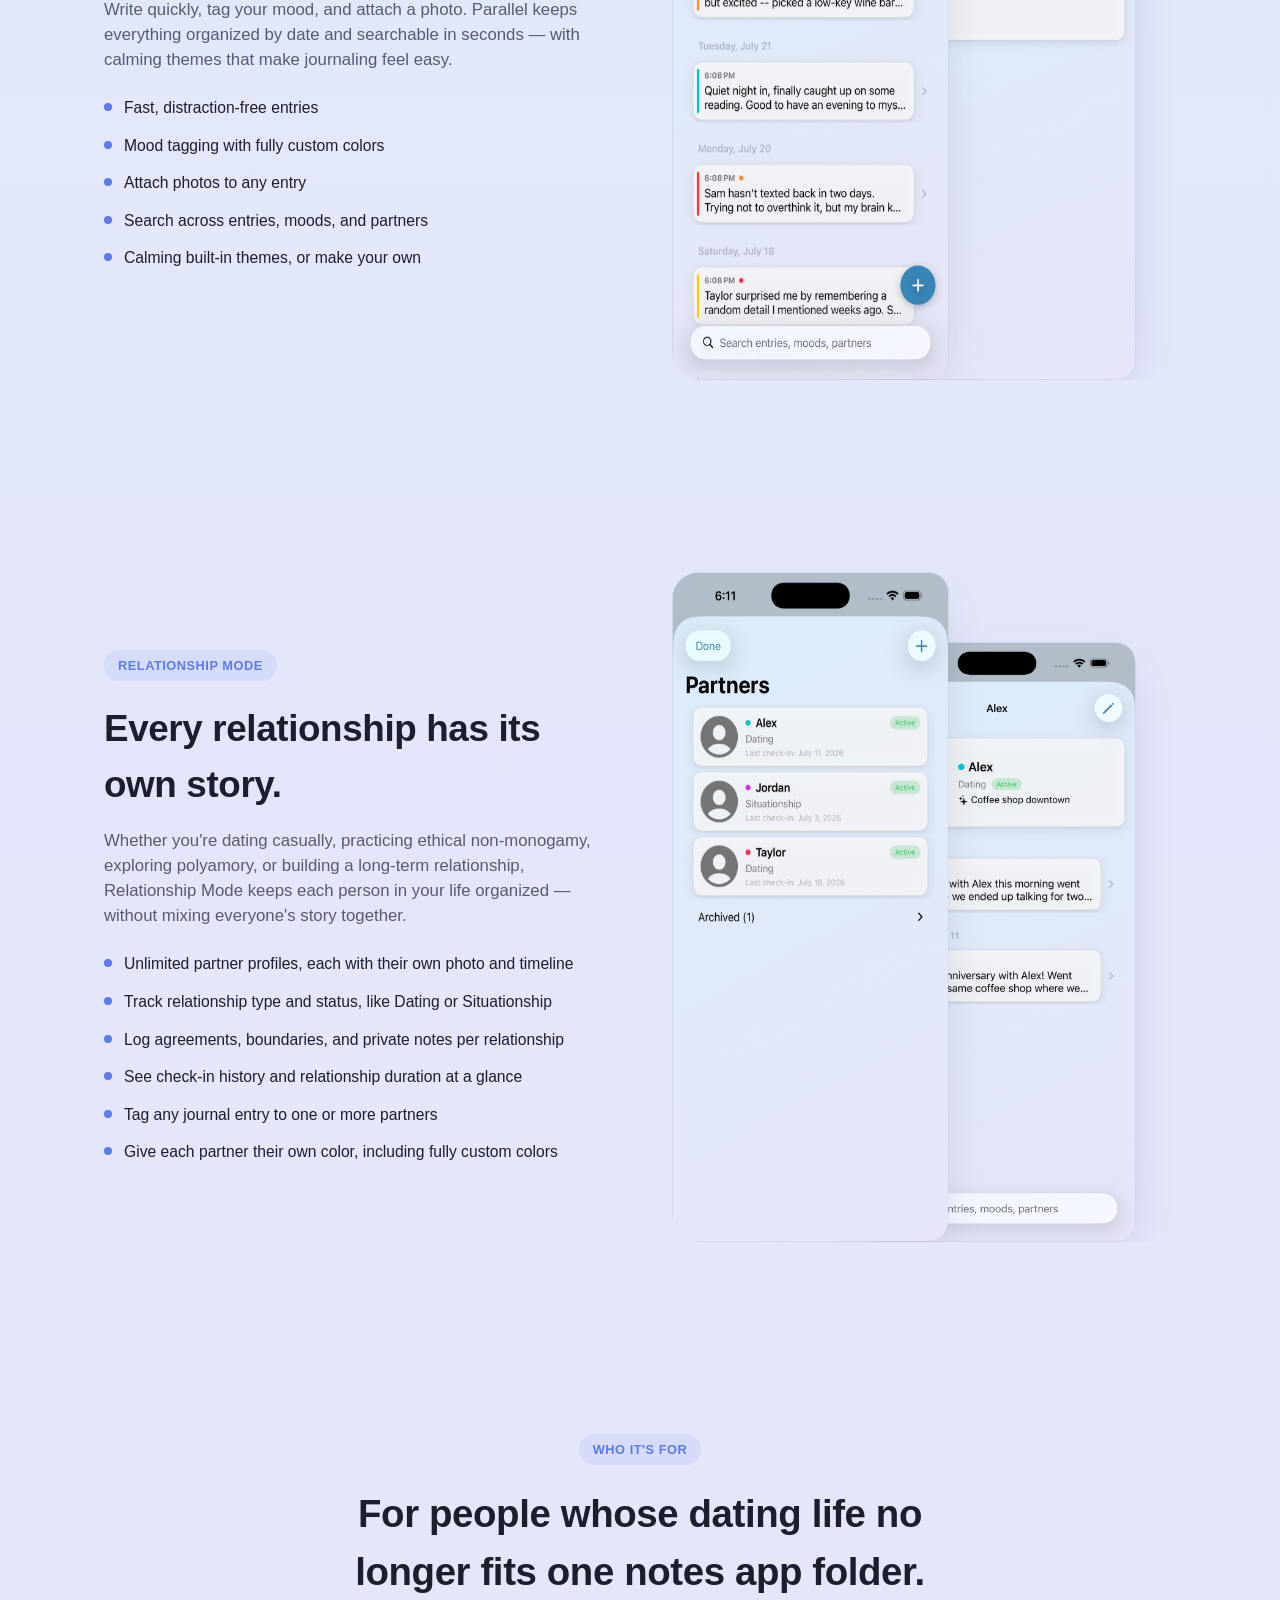
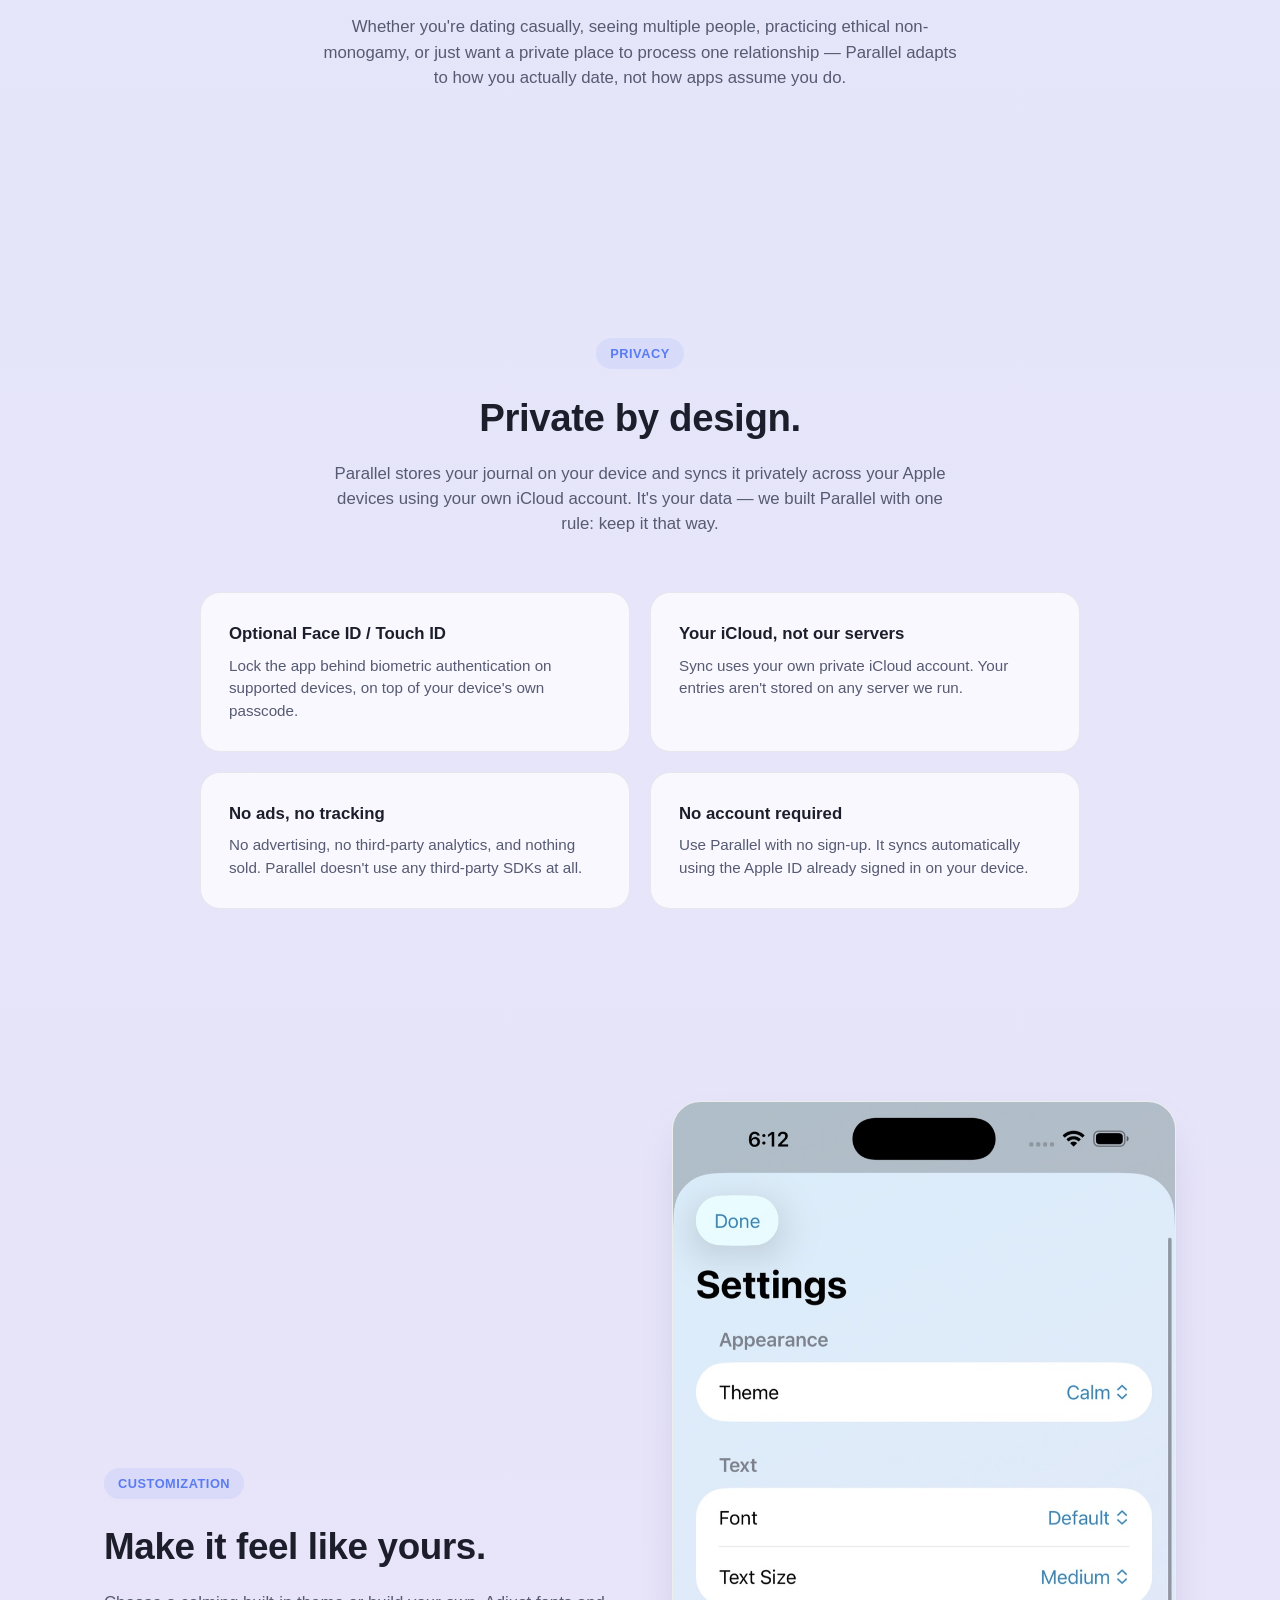
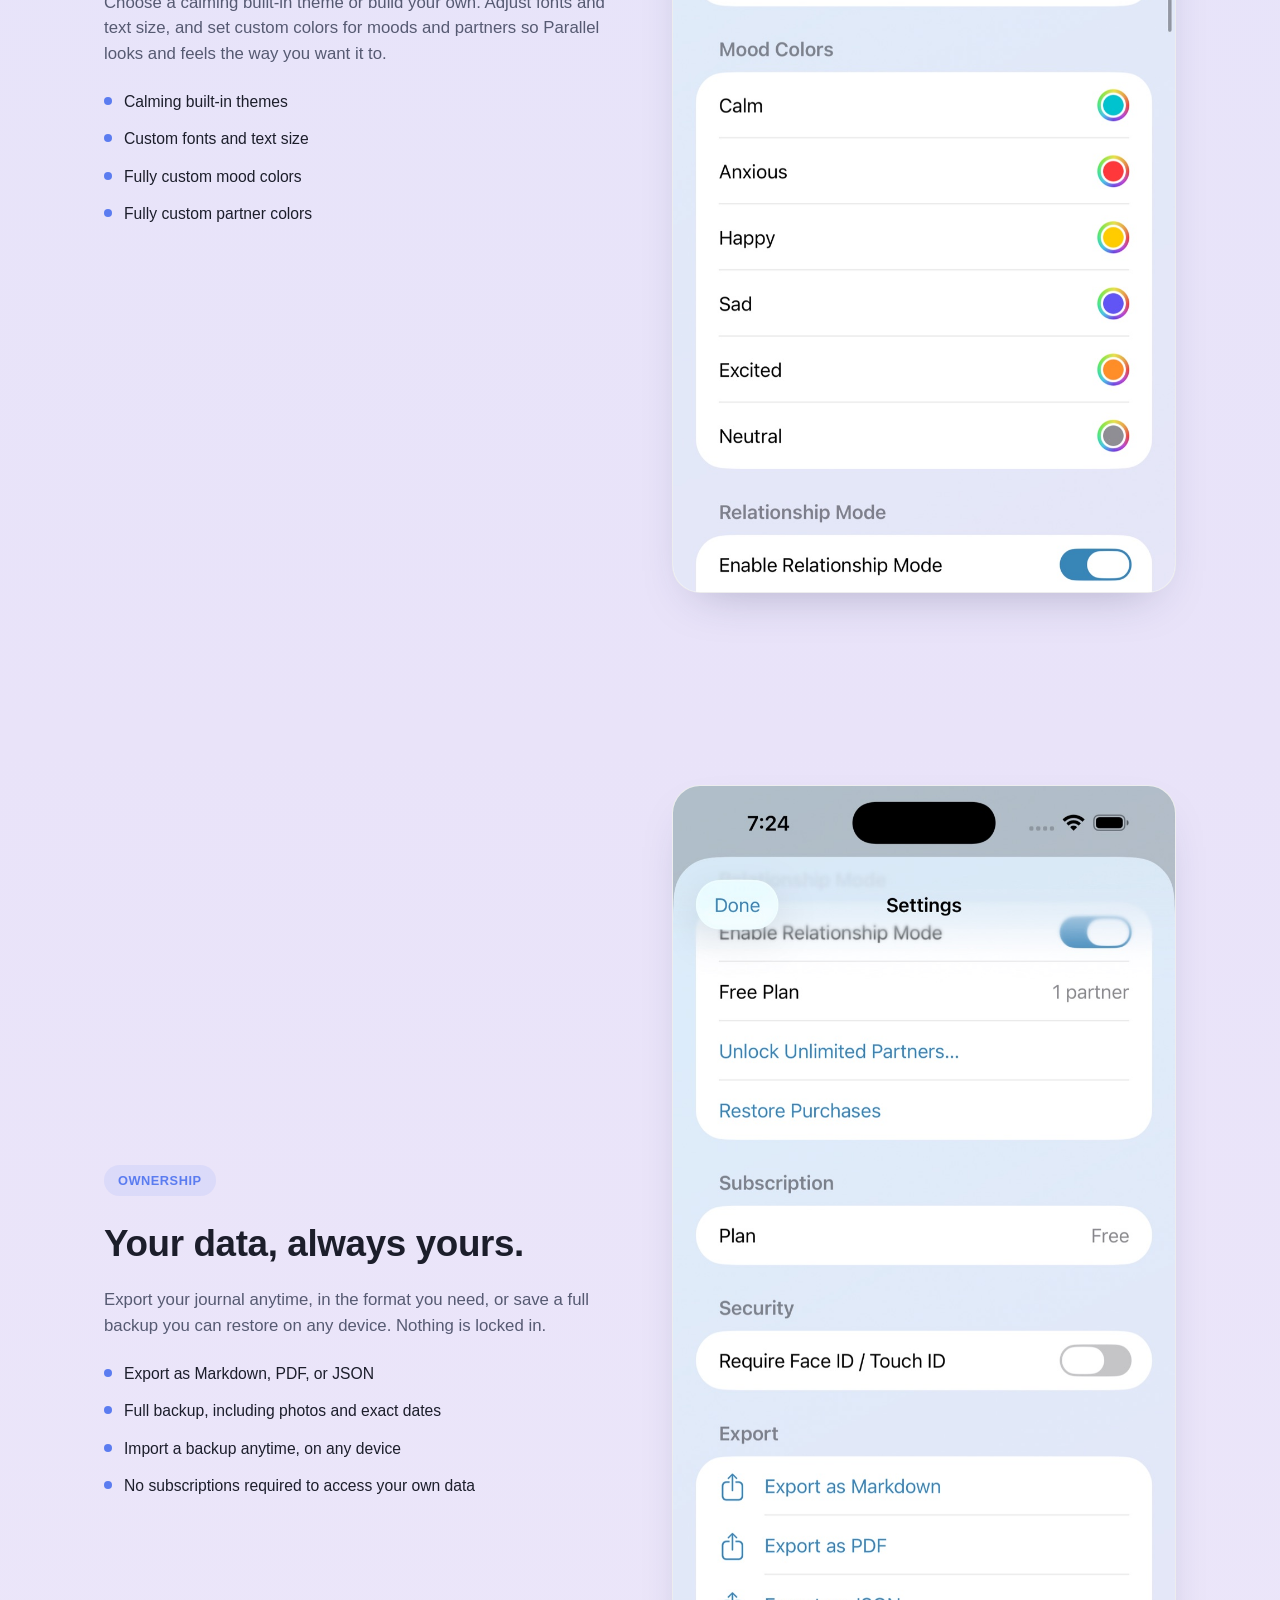
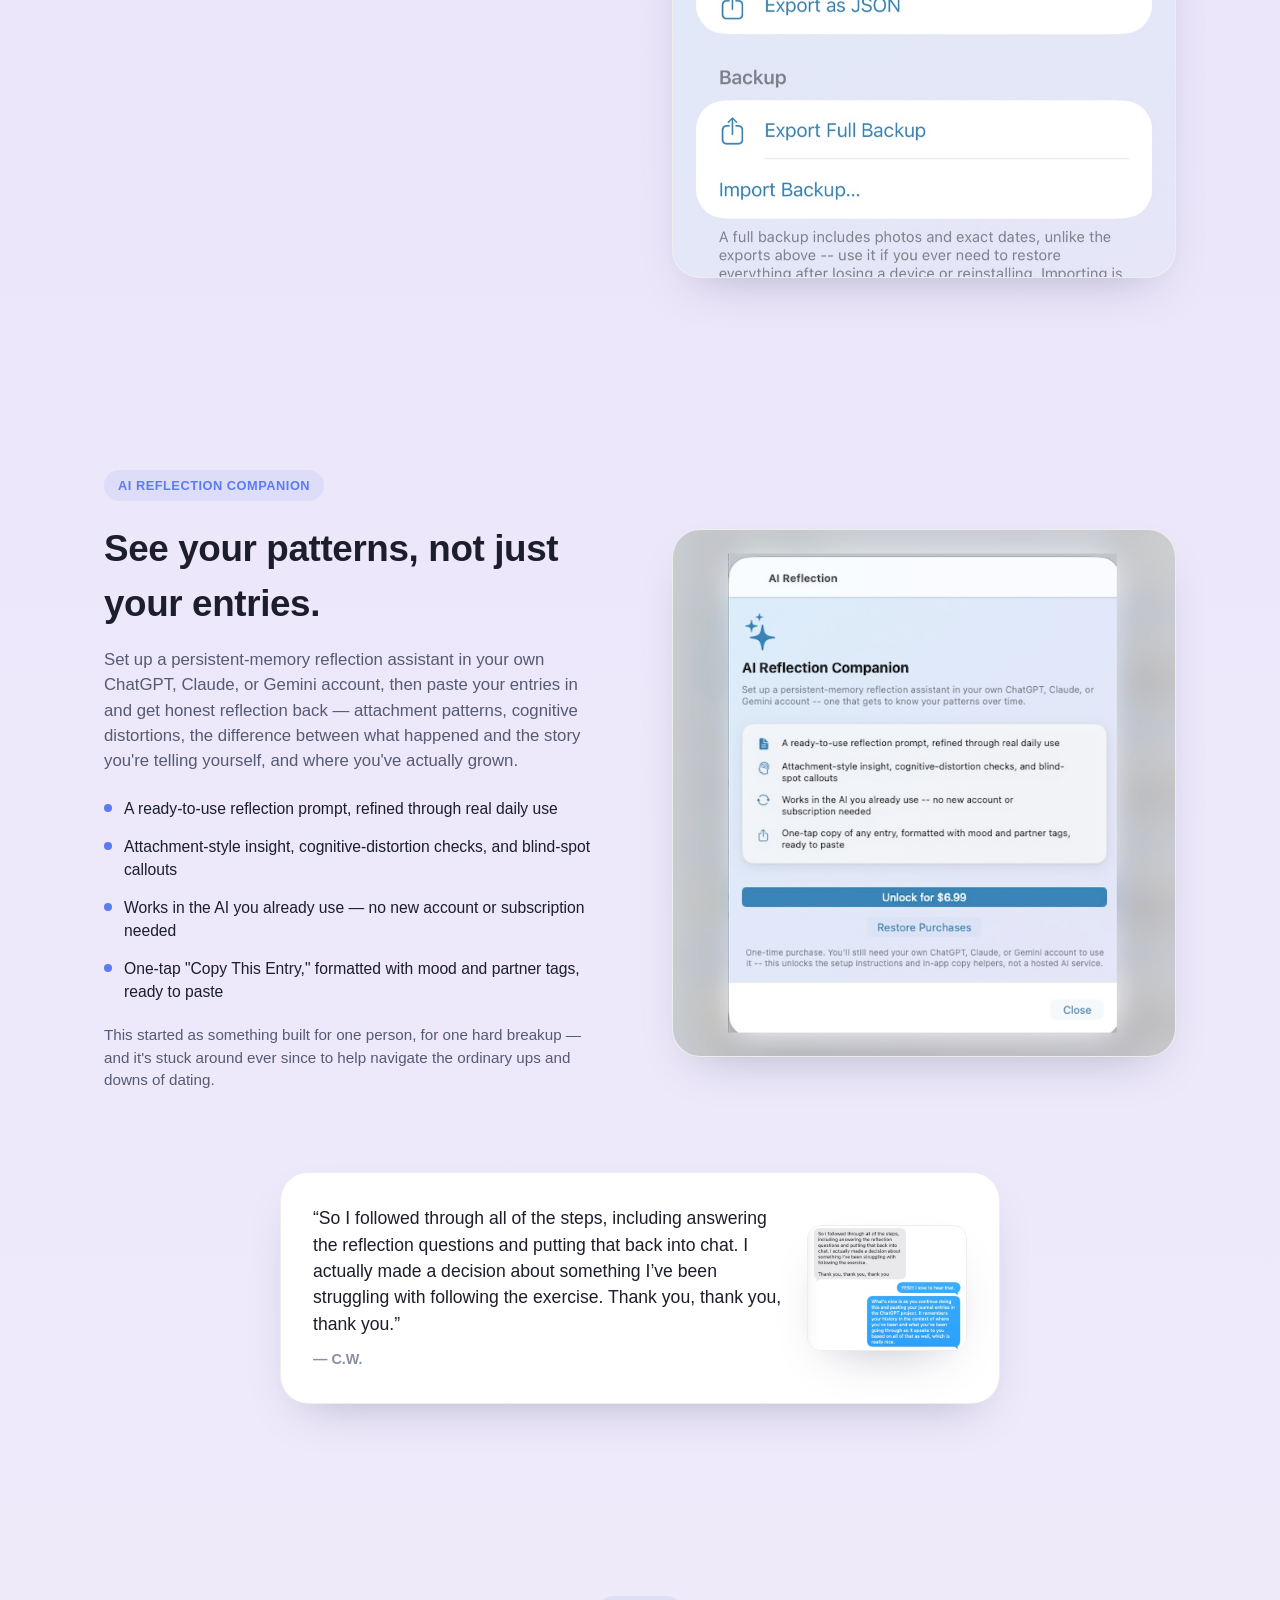
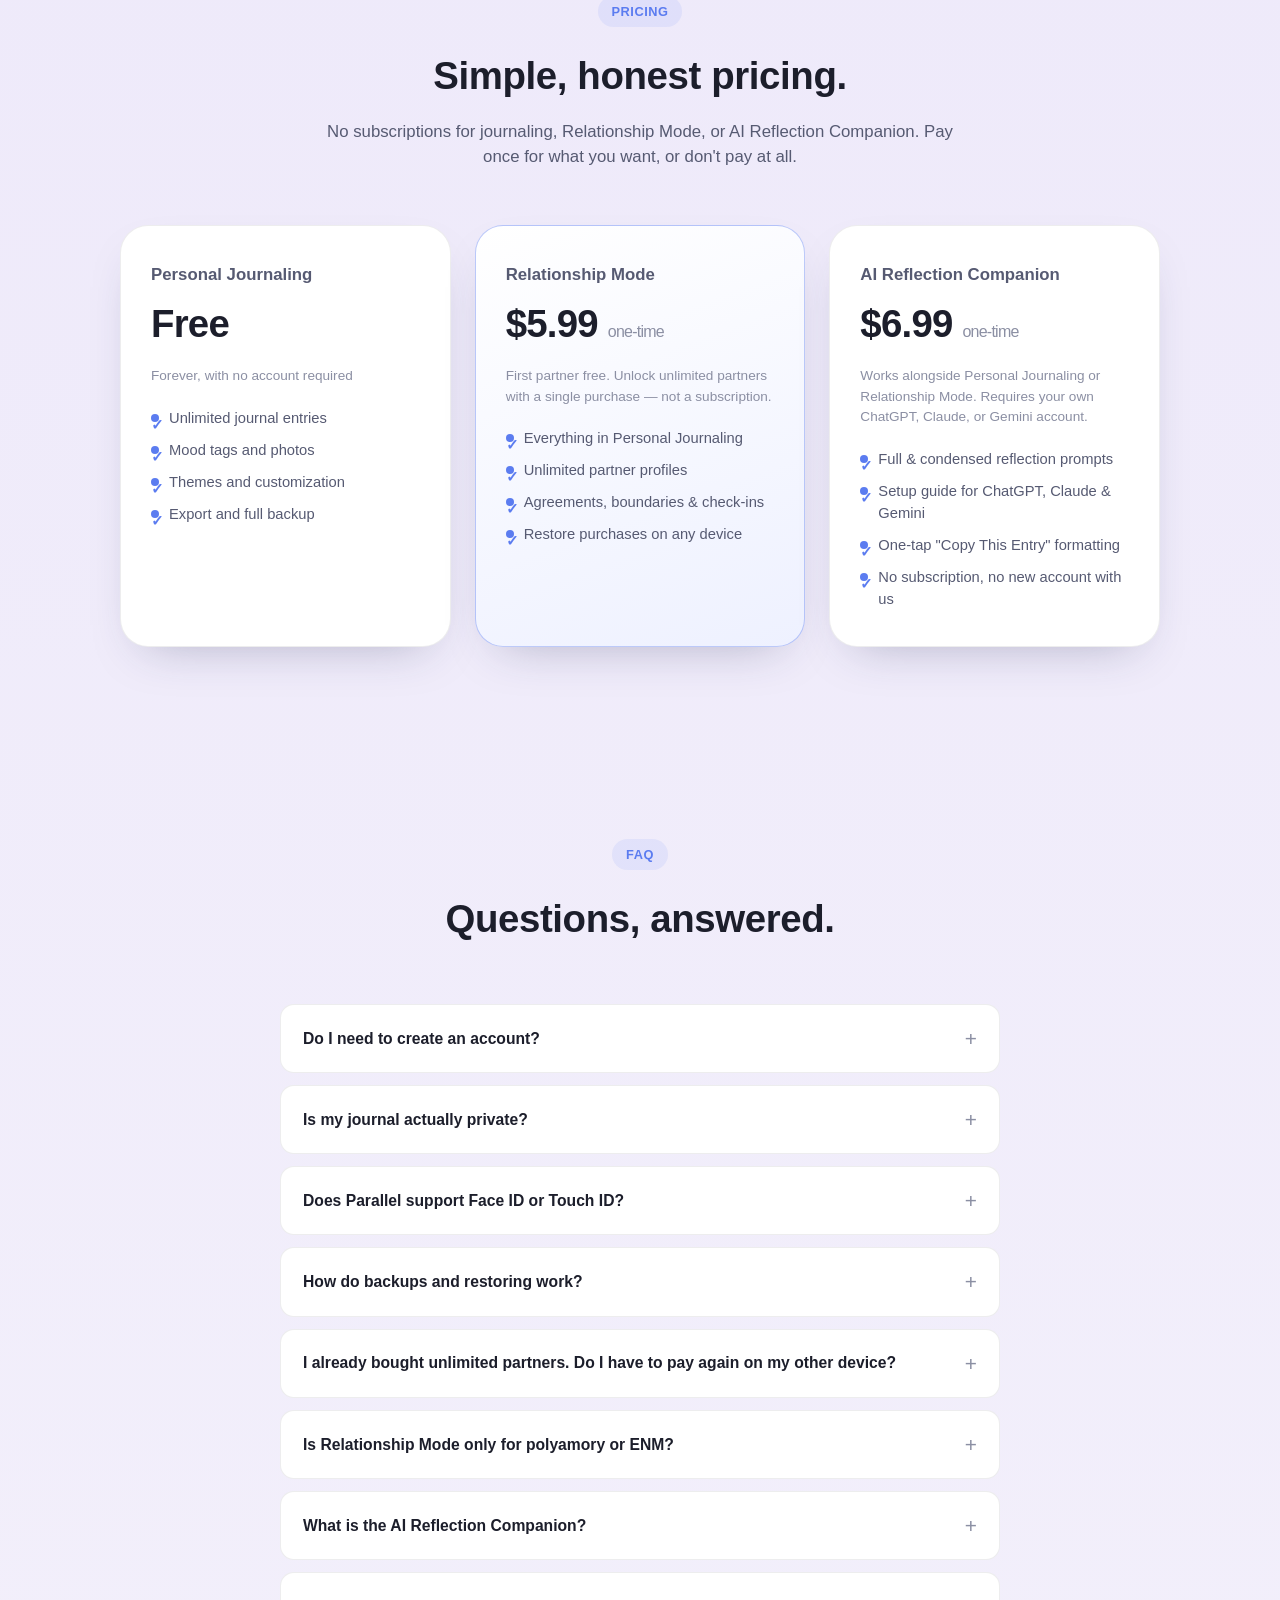
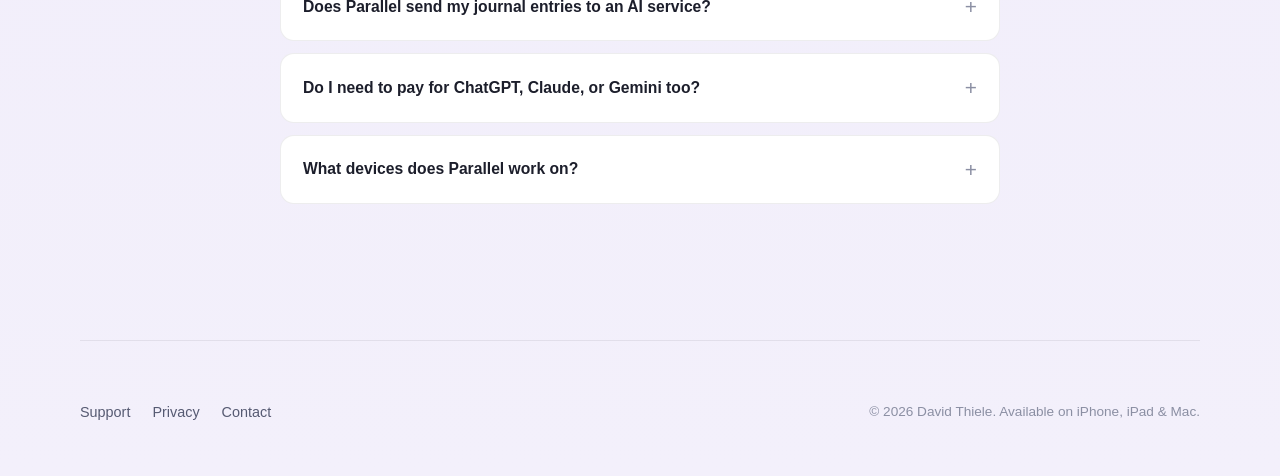
==== commit 6d38acf8: "Fix misleading pricing bullet and add AI Reflection Companion to nav The hero bullet implied journal" ====
--- a/index.html
+++ b/index.html
@@ -18,6 +18,7 @@
     <ul class="nav-links">
       <li><a href="#journaling">Journaling</a></li>
       <li><a href="#relationship-mode">Relationship Mode</a></li>
+      <li><a href="#ai-reflection">AI Reflection Companion</a></li>
       <li><a href="#privacy">Privacy</a></li>
       <li><a href="#pricing">Pricing</a></li>
       <li><a href="#faq">FAQ</a></li>
@@ -37,7 +38,7 @@
       <li>Fast, distraction-free entries with mood tags and photos</li>
       <li>Keep every person in your dating life organized on their own terms</li>
       <li>Private by design — no account, no ads, no third-party tracking</li>
-      <li>One-time purchase for journaling &amp; Relationship Mode — not a subscription</li>
+      <li>Free to journal, forever — paid features are one-time purchases, never subscriptions</li>
       <li>Export or back up your data anytime, in your format</li>
     </ul>
     <div class="hero-actions">
